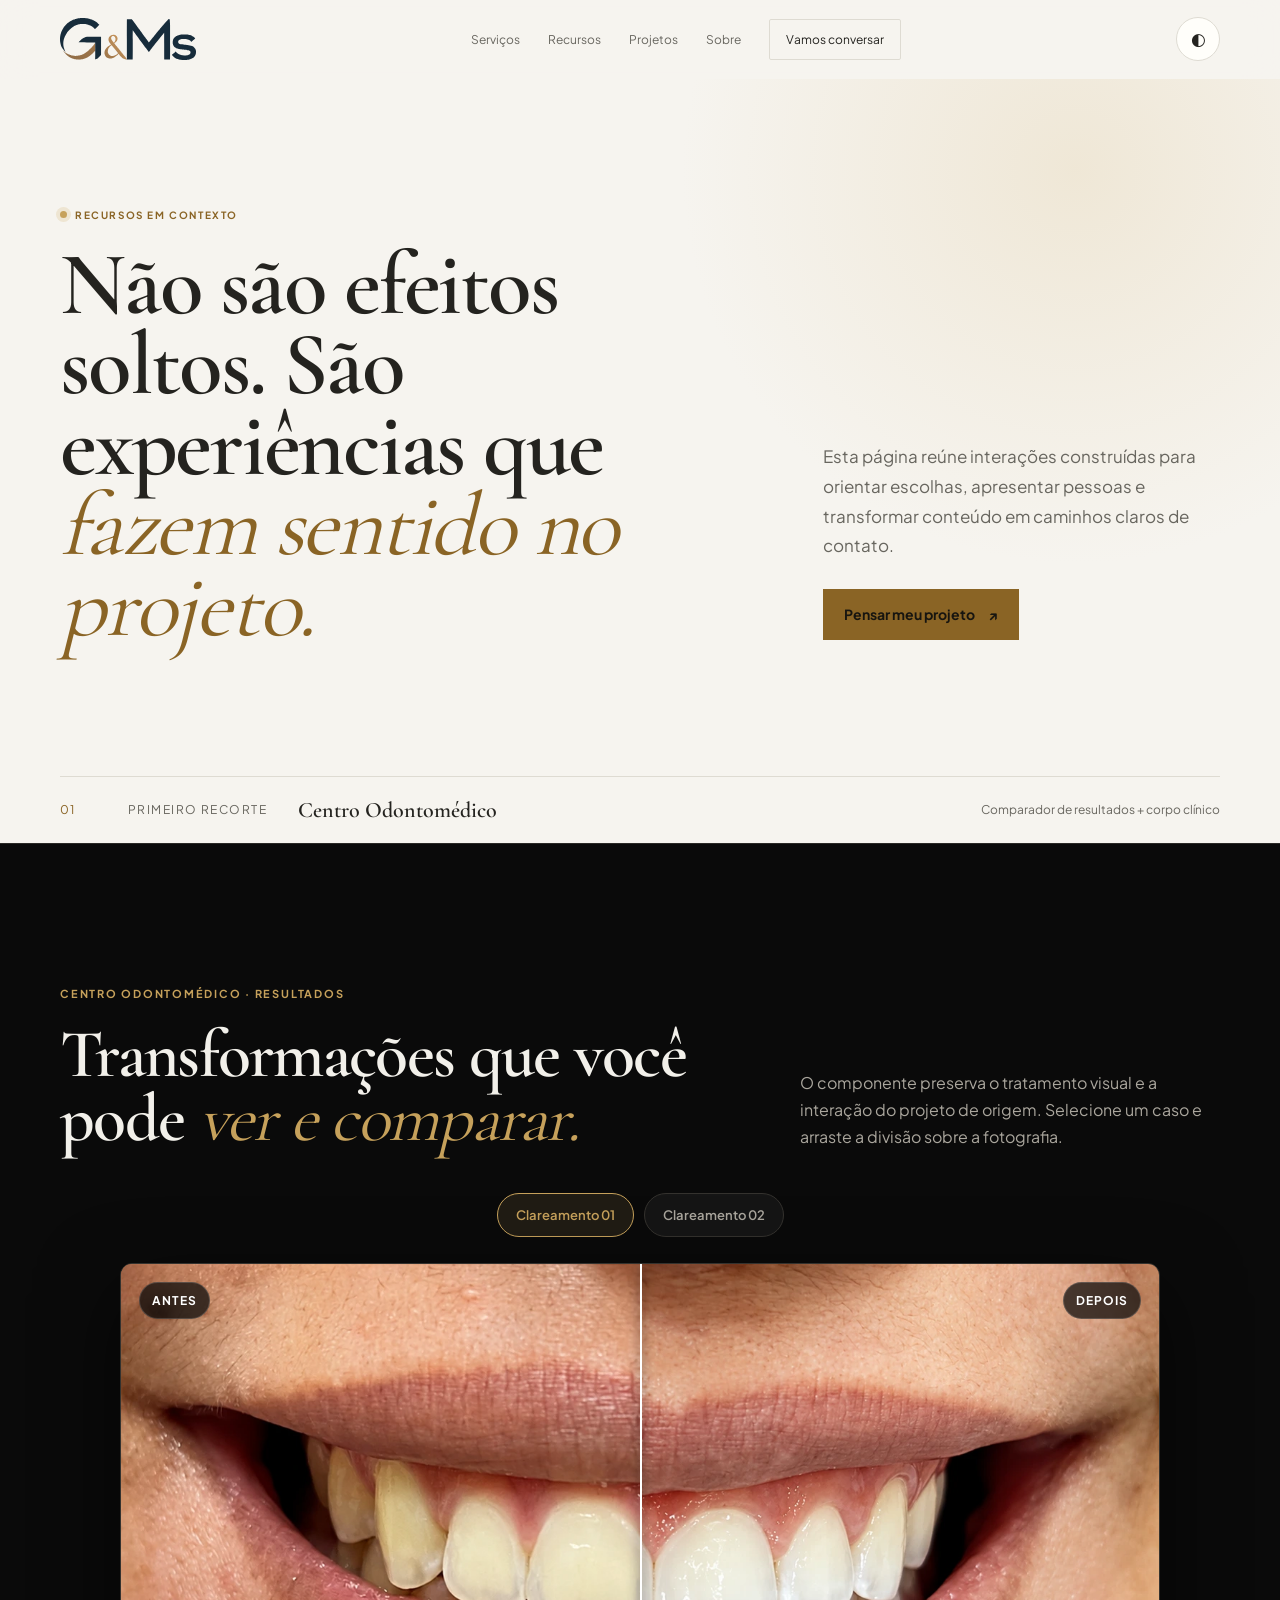
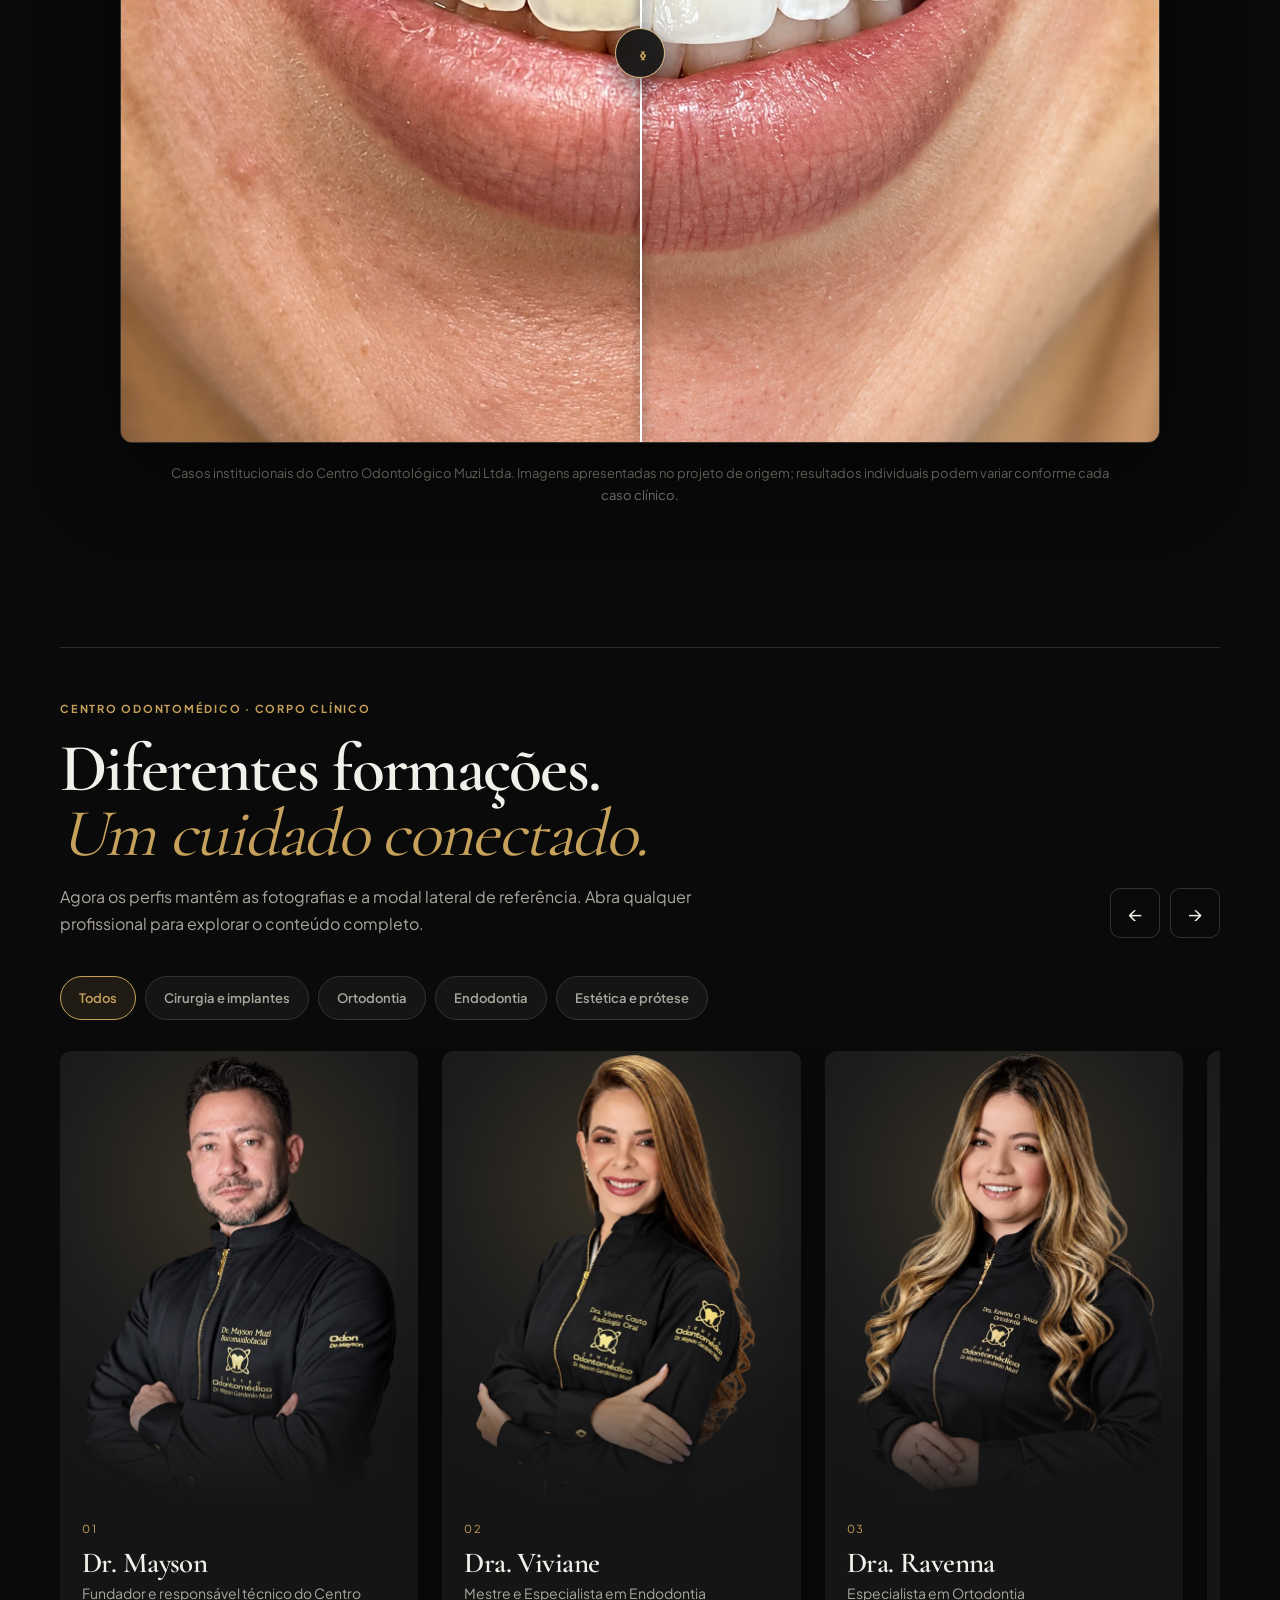
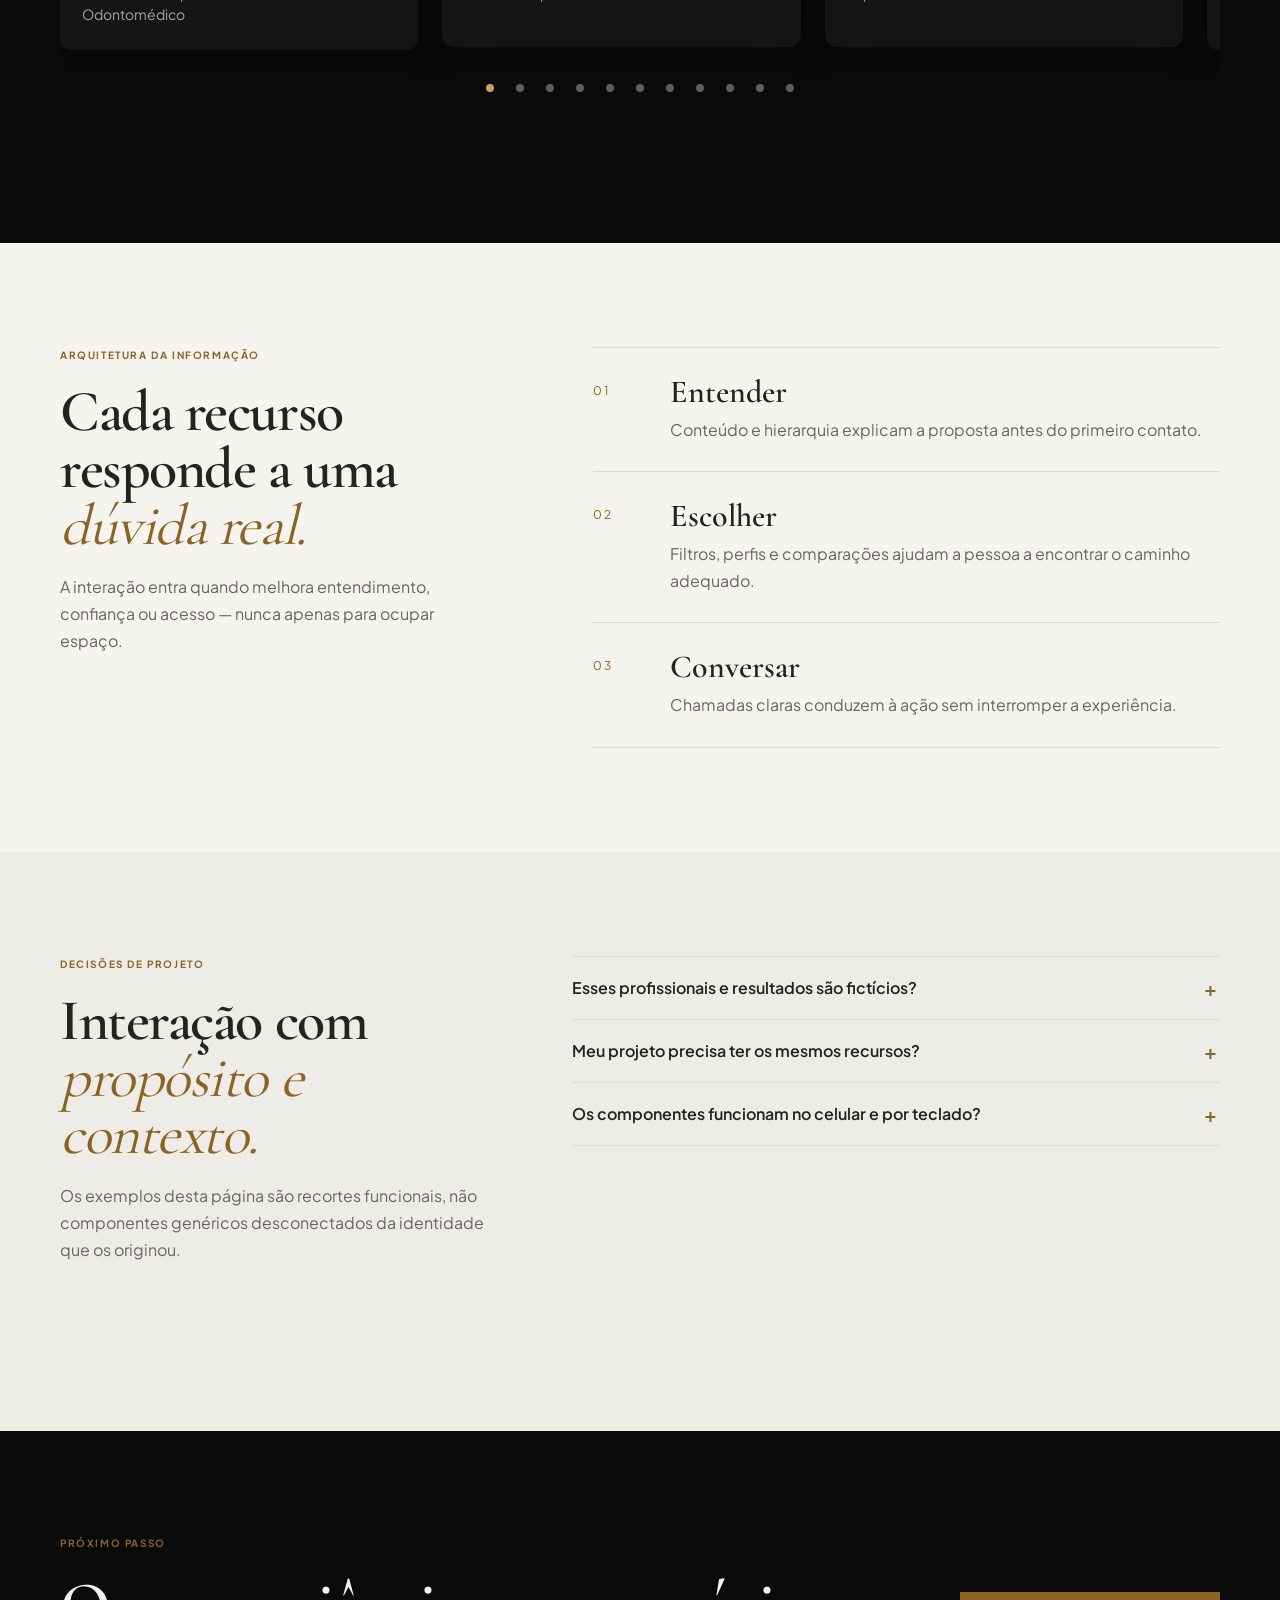
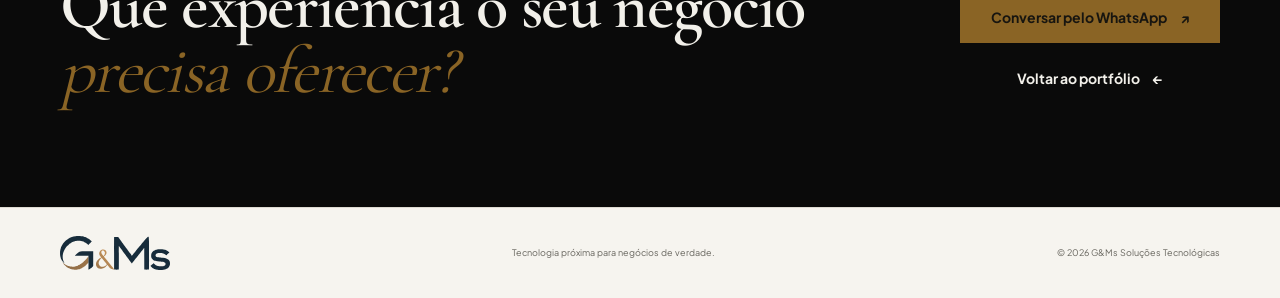
==== recursos/index.html @ 5eded5fb "Experiência definitiva; Detalhes que não são permitidos" ====
<!doctype html>
<html lang="pt-BR">
<head>
  <meta charset="utf-8">
  <meta name="viewport" content="width=device-width, initial-scale=1">
  <meta name="theme-color" content="#0a0a0a">
  <title>Experiências digitais em uso | G&amp;Ms</title>
  <meta name="description" content="Explore comparadores, perfis profissionais, filtros, jornadas e outras interações desenvolvidas pela G&Ms para projetos reais.">
  <link rel="canonical" href="https://gems.tec.br/recursos/">
  <meta property="og:type" content="website">
  <meta property="og:title" content="Experiências digitais em uso | G&amp;Ms">
  <meta property="og:description" content="Uma vitrine interativa de componentes criados pela G&Ms para orientar, apresentar e converter.">
  <meta property="og:image" content="https://gems.tec.br/assets/img/og-cover.png">
  <link rel="icon" href="/assets/img/favicon.svg" type="image/svg+xml">
  <link rel="stylesheet" href="/assets/css/styles.css">
  <link rel="stylesheet" href="/assets/css/recursos.css">
  <script>(()=>{let t;try{t=localStorage.getItem('gems-theme')}catch{}if(t!=='dark'&&t!=='light')t=matchMedia('(prefers-color-scheme: dark)').matches?'dark':'light';document.documentElement.dataset.theme=t;document.querySelector('meta[name="theme-color"]').content=t==='dark'?'#0a0a0a':'#f6f4ef'})()</script>
</head>
<body class="resources-page">
  <a class="skip-link" href="#conteudo">Pular para o conteúdo</a>
  <header class="topbar" id="topbar">
    <div class="wrap topbar__inner">
      <a class="brand" href="/" aria-label="G&Ms, início"><img src="/assets/logos/gems-wordmark.svg" alt="G&Ms Soluções Tecnológicas" width="140" height="36"></a>
      <nav class="nav" id="nav" aria-label="Navegação principal"><a href="/#servicos">Serviços</a><a href="/recursos/" aria-current="page">Recursos</a><a href="/#projetos">Projetos</a><a href="/#sobre">Sobre</a><a class="nav__cta" href="/#contato">Vamos conversar</a></nav>
      <div class="topbar__tools"><button class="iconbtn" id="theme-toggle" type="button" aria-label="Alternar tema" aria-pressed="false"><span aria-hidden="true">◐</span></button><button class="iconbtn burger" id="nav-toggle" type="button" aria-label="Abrir menu" aria-expanded="false" aria-controls="nav"><span aria-hidden="true">☰</span></button></div>
    </div>
  </header>

  <main id="conteudo">
    <section class="rs-hero">
      <div class="wrap rs-hero__grid">
        <div>
          <p class="eyebrow"><span class="eyebrow__dot"></span>Recursos em contexto</p>
          <h1>Não são efeitos soltos. São experiências que <em>fazem sentido no projeto.</em></h1>
        </div>
        <div class="rs-hero__intro">
          <p>Esta página reúne interações construídas para orientar escolhas, apresentar pessoas e transformar conteúdo em caminhos claros de contato.</p>
          <a class="btn btn--solid" href="/#contato">Pensar meu projeto <span aria-hidden="true">↗</span></a>
        </div>
      </div>
      <div class="wrap rs-origin"><span>01</span><p>Primeiro recorte</p><strong>Centro Odontomédico</strong><small>Comparador de resultados + corpo clínico</small></div>
    </section>

    <section class="rs-project" aria-labelledby="comparison-title">
      <div class="wrap">
        <header class="rs-project__heading">
          <div><p class="rs-kicker">Centro Odontomédico · Resultados</p><h2 id="comparison-title">Transformações que você pode <em>ver e comparar.</em></h2></div>
          <p>O componente preserva o tratamento visual e a interação do projeto de origem. Selecione um caso e arraste a divisão sobre a fotografia.</p>
        </header>

        <div class="rs-case-tabs" role="tablist" aria-label="Casos disponíveis" data-comparison-tabs>
          <button type="button" role="tab" aria-selected="true" aria-controls="comparison-display" id="case-tab-1" data-aspect="landscape" data-before-src="/assets/img/recursos/clareamento-01-antes.webp" data-after-src="/assets/img/recursos/clareamento-01-depois.webp" data-before-alt="Sorriso antes do clareamento dental, caso 1" data-after-alt="Sorriso depois do clareamento dental, caso 1">Clareamento 01</button>
          <button type="button" role="tab" aria-selected="false" aria-controls="comparison-display" id="case-tab-2" data-aspect="portrait" data-before-src="/assets/img/recursos/clareamento-02-antes.webp" data-after-src="/assets/img/recursos/clareamento-02-depois.webp" data-before-alt="Sorriso antes do clareamento dental, caso 2" data-after-alt="Sorriso depois do clareamento dental, caso 2">Clareamento 02</button>
        </div>

        <div class="rs-comparison" id="comparison-display" data-comparison style="--comparison-position:50%">
          <img class="rs-comparison__image" data-comparison-after src="/assets/img/recursos/clareamento-01-depois.webp" alt="Sorriso depois do clareamento dental, caso 1" width="1448" height="1086" draggable="false">
          <img class="rs-comparison__image rs-comparison__image--before" data-comparison-before src="/assets/img/recursos/clareamento-01-antes.webp" alt="Sorriso antes do clareamento dental, caso 1" width="1448" height="1086" draggable="false">
          <span class="rs-comparison__label rs-comparison__label--before" aria-hidden="true">Antes</span><span class="rs-comparison__label rs-comparison__label--after" aria-hidden="true">Depois</span>
          <div class="rs-comparison__handle" role="slider" tabindex="0" aria-label="Comparar antes e depois" aria-valuemin="0" aria-valuemax="100" aria-valuenow="50" aria-valuetext="50 por cento da imagem anterior visível"><span class="rs-comparison__line" aria-hidden="true"></span><span class="rs-comparison__button" aria-hidden="true">‹&nbsp;›</span></div>
        </div>
        <p class="rs-disclaimer">Casos institucionais do Centro Odontológico Muzi Ltda. Imagens apresentadas no projeto de origem; resultados individuais podem variar conforme cada caso clínico.</p>
      </div>
    </section>

    <section class="rs-team" aria-labelledby="team-title">
      <div class="wrap">
        <header class="rs-team__heading">
          <div><p class="rs-kicker">Centro Odontomédico · Corpo clínico</p><h2 id="team-title">Diferentes formações. <em>Um cuidado conectado.</em></h2><p>Agora os perfis mantêm as fotografias e a modal lateral de referência. Abra qualquer profissional para explorar o conteúdo completo.</p></div>
          <div class="rs-carousel-controls" aria-label="Controles do carrossel"><button type="button" data-carousel-prev aria-label="Profissional anterior">←</button><button type="button" data-carousel-next aria-label="Próximo profissional">→</button></div>
        </header>

        <div class="rs-team-filters" aria-label="Filtrar corpo clínico"><button type="button" data-team-filter="all" aria-pressed="true">Todos</button><button type="button" data-team-filter="cirurgia" aria-pressed="false">Cirurgia e implantes</button><button type="button" data-team-filter="ortodontia" aria-pressed="false">Ortodontia</button><button type="button" data-team-filter="endodontia" aria-pressed="false">Endodontia</button><button type="button" data-team-filter="estetica" aria-pressed="false">Estética e prótese</button></div>

        <div class="rs-carousel" data-carousel>
          <p class="visually-hidden" aria-live="polite" data-carousel-status>Carregando profissionais</p>
          <div class="rs-carousel__track" data-carousel-track tabindex="0" aria-label="Carrossel do corpo clínico; use as setas para navegar" aria-busy="true"></div>
          <div class="rs-carousel__pagination" data-carousel-pagination aria-label="Paginação do carrossel"></div>
        </div>
      </div>
    </section>

    <section class="section rs-clarity" aria-labelledby="clarity-title">
      <div class="wrap rs-clarity__grid">
        <div class="section-heading"><p class="eyebrow">Arquitetura da informação</p><h2 id="clarity-title">Cada recurso responde a uma <em>dúvida real.</em></h2><p>A interação entra quando melhora entendimento, confiança ou acesso — nunca apenas para ocupar espaço.</p></div>
        <ol class="rs-journey"><li><span>01</span><div><h3>Entender</h3><p>Conteúdo e hierarquia explicam a proposta antes do primeiro contato.</p></div></li><li><span>02</span><div><h3>Escolher</h3><p>Filtros, perfis e comparações ajudam a pessoa a encontrar o caminho adequado.</p></div></li><li><span>03</span><div><h3>Conversar</h3><p>Chamadas claras conduzem à ação sem interromper a experiência.</p></div></li></ol>
      </div>
    </section>

    <section class="section section--soft" aria-labelledby="faq-resources-title">
      <div class="wrap faq-grid">
        <div class="section-heading"><p class="eyebrow">Decisões de projeto</p><h2 id="faq-resources-title">Interação com <em>propósito e contexto.</em></h2><p>Os exemplos desta página são recortes funcionais, não componentes genéricos desconectados da identidade que os originou.</p></div>
        <div class="faq-list"><details><summary>Esses profissionais e resultados são fictícios?</summary><p>Não. Este recorte usa conteúdo do projeto Centro Odontomédico e identifica claramente sua origem. A apresentação aqui demonstra o trabalho de interface da G&amp;Ms.</p></details><details><summary>Meu projeto precisa ter os mesmos recursos?</summary><p>Não. A escolha depende das perguntas do seu público, do conteúdo disponível e do objetivo da página.</p></details><details><summary>Os componentes funcionam no celular e por teclado?</summary><p>Sim. Comparador, carrossel, filtros e modal foram construídos para toque, mouse e teclado, com redução de movimento quando solicitada pelo sistema.</p></details></div>
      </div>
    </section>

    <section class="section section--ink"><div class="wrap rs-cta"><div><p class="eyebrow">Próximo passo</p><h2>Que experiência o seu negócio <em>precisa oferecer?</em></h2></div><div><a class="btn btn--solid" href="https://wa.me/5522999556956">Conversar pelo WhatsApp <span aria-hidden="true">↗</span></a><a class="btn btn--text" href="/">Voltar ao portfólio <span aria-hidden="true">←</span></a></div></div></section>
  </main>

  <footer class="foot"><div class="wrap foot__inner"><a class="brand" href="/"><img src="/assets/logos/gems-wordmark.svg" alt="G&Ms" width="120" height="31"></a><p>Tecnologia próxima para negócios de verdade.</p><span>© 2026 G&amp;Ms Soluções Tecnológicas</span></div></footer>

  <dialog class="rs-profile-dialog" id="professional-dialog" aria-label="Perfil profissional"><div class="rs-profile-dialog__shell"><button class="rs-profile-dialog__close" type="button" data-dialog-close aria-label="Fechar perfil">×</button><div data-dialog-content></div></div></dialog>
  <script type="module" src="/assets/js/recursos.js"></script>
</body>
</html>
---- assets/css/styles.css ----
﻿@import "./premium.css";
---- assets/css/recursos.css ----
.resources-page{overflow-x:hidden}
.rs-hero{position:relative;padding:clamp(78px,10vw,144px) 0 0;background:radial-gradient(circle at 84% 12%,color-mix(in srgb,var(--gold-wash) 85%,transparent),transparent 31%),var(--bg)}
.rs-hero__grid{display:grid;grid-template-columns:minmax(0,1.25fr) minmax(300px,.75fr);gap:clamp(48px,8vw,112px);align-items:end}
.rs-hero h1{max-width:820px;margin:0;font-size:clamp(54px,7vw,94px);line-height:.9}
.rs-hero__intro{padding-bottom:8px}
.rs-hero__intro p{max-width:520px;margin-bottom:28px;color:var(--muted);font-size:17px;line-height:1.75}
.rs-origin{display:grid;grid-template-columns:48px 150px 1fr auto;align-items:center;gap:20px;margin-top:clamp(72px,10vw,132px);padding:22px 0;border-top:1px solid var(--line);color:var(--muted)}
.rs-origin span{color:var(--gold);font-size:12px;letter-spacing:.12em}.rs-origin p{margin:0;font-size:12px;text-transform:uppercase;letter-spacing:.12em}.rs-origin strong{color:var(--ink);font:600 22px/1 var(--serif)}.rs-origin small{font-size:12px}

.rs-project,.rs-team{background:#0a0a0a;color:#f2f0ea}
.rs-project{padding:clamp(90px,11vw,150px) 0 clamp(96px,11vw,150px);border-top:1px solid #2a2926}
.rs-project__heading,.rs-team__heading{display:grid;grid-template-columns:minmax(0,1fr) minmax(280px,420px);gap:clamp(40px,8vw,110px);align-items:end;margin-bottom:42px}
.rs-project__heading h2,.rs-team__heading h2{max-width:760px;margin:0;color:#f2f0ea;font-size:clamp(45px,5.3vw,72px);line-height:.95}
.rs-project__heading h2 em,.rs-team__heading h2 em{color:#c6a15b}
.rs-project__heading>p,.rs-team__heading>div>p:last-child{margin:0;color:#aaa69d;font-size:16px;line-height:1.7}
.rs-kicker{margin:0 0 18px;color:#c6a15b;font-size:11px;font-weight:700;letter-spacing:.16em;text-transform:uppercase}
.rs-case-tabs{display:flex;flex-wrap:wrap;justify-content:center;gap:10px;margin:0 0 26px}
.rs-case-tabs button,.rs-team-filters button{min-height:44px;padding:10px 18px;border:1px solid #34322e;border-radius:999px;background:#151515;color:#aaa69d;font-size:13px;font-weight:600;cursor:pointer;transition:border-color .2s,color .2s,background .2s}
.rs-case-tabs button:hover,.rs-team-filters button:hover{border-color:#c6a15b;color:#f2f0ea}
.rs-case-tabs button[aria-selected=true],.rs-team-filters button[aria-pressed=true]{border-color:#c6a15b;background:#c6a15b1e;color:#c6a15b}
.rs-case-tabs button:focus-visible,.rs-team-filters button:focus-visible{outline:2px solid #c6a15b;outline-offset:3px}
.rs-comparison{--comparison-position:50%;position:relative;width:100%;max-width:1040px;aspect-ratio:4/3;margin-inline:auto;overflow:hidden;border:1px solid #34322e;border-radius:12px;background:#151515;box-shadow:0 28px 80px #0009;cursor:ew-resize;touch-action:pan-y;user-select:none}
.rs-comparison--portrait{max-width:520px;aspect-ratio:3/4}
.rs-comparison__image{position:absolute;inset:0;width:100%;height:100%;object-fit:cover;object-position:center;pointer-events:none}
.rs-comparison__image--before{clip-path:inset(0 calc(100% - var(--comparison-position)) 0 0);will-change:clip-path}
.rs-comparison__label{position:absolute;z-index:4;top:18px;padding:7px 12px;border:1px solid #ffffff2a;border-radius:999px;background:#0a0a0ab8;color:#fff;font-size:12px;font-weight:700;letter-spacing:.08em;text-transform:uppercase;backdrop-filter:blur(10px);pointer-events:none}
.rs-comparison__label--before{left:18px}.rs-comparison__label--after{right:18px}
.rs-comparison__handle{position:absolute;z-index:5;top:0;bottom:0;left:var(--comparison-position);display:flex;width:52px;margin-left:-26px;align-items:center;justify-content:center;outline:0;cursor:ew-resize}
.rs-comparison__line{position:absolute;top:0;bottom:0;left:50%;width:2px;background:#fff;box-shadow:0 0 12px #000}
.rs-comparison__button{position:relative;display:grid;width:50px;height:50px;place-items:center;border:1px solid #d9bc82;border-radius:50%;background:#151515eF;color:#c6a15b;font-size:23px;letter-spacing:-5px;box-shadow:0 8px 25px #0008;backdrop-filter:blur(10px)}
.rs-comparison__handle:focus-visible .rs-comparison__button{outline:3px solid #c6a15b;outline-offset:4px}
.rs-disclaimer{max-width:940px;margin:20px auto 0;color:#858178;font-size:13px;line-height:1.65;text-align:center}

.rs-team{padding:0 0 clamp(96px,11vw,150px);overflow:hidden}
.rs-team__heading{padding-top:clamp(24px,4vw,52px);border-top:1px solid #2f2d29}
.rs-team__heading>div:first-child>p:last-child{max-width:700px;margin-top:18px}
.rs-carousel-controls{display:flex;justify-content:flex-end;gap:10px}
.rs-carousel-controls button{display:grid;width:50px;height:50px;place-items:center;border:1px solid #34322e;border-radius:10px;background:transparent;color:#f2f0ea;font-size:20px;cursor:pointer;transition:background .2s,color .2s,border-color .2s}
.rs-carousel-controls button:hover{border-color:#c6a15b;background:#c6a15b;color:#0a0a0a}.rs-carousel-controls button:focus-visible{outline:2px solid #c6a15b;outline-offset:3px}
.rs-team-filters{display:flex;flex-wrap:wrap;gap:9px;margin:-4px 0 28px}
.rs-carousel{position:relative}.rs-carousel__track{display:flex;gap:24px;overflow-x:auto;padding:3px 0 24px;scroll-snap-type:x mandatory;scrollbar-width:none;overscroll-behavior-x:contain;outline:0}.rs-carousel__track::-webkit-scrollbar{display:none}.rs-carousel__track:focus-visible{outline:2px solid #c6a15b;outline-offset:5px}
.rs-team-slide{flex:0 0 clamp(260px,28vw,360px);scroll-snap-align:start}
.rs-team-card{position:relative;display:block;width:100%;padding:0;border:0;border-radius:12px;overflow:hidden;background:#151515;color:#f2f0ea;text-align:left;cursor:pointer;box-shadow:0 16px 44px #0004}
.rs-team-card__media{position:relative;display:block;aspect-ratio:4/5;overflow:hidden;background:radial-gradient(circle at 50% 30%,#3a3326 0,#1c1c1c 52%,#131313 100%)}
.rs-team-card__media::after{content:'';position:absolute;inset:auto 0 0;height:32%;background:linear-gradient(0deg,#151515,transparent);pointer-events:none}
.rs-team-card img{width:100%;height:100%;object-fit:contain;object-position:center bottom;filter:saturate(.78);transition:transform .5s var(--ease),filter .5s var(--ease)}
.rs-team-card:hover img,.rs-team-card:focus-visible img{transform:scale(1.025);filter:saturate(1)}
.rs-team-card:focus-visible{outline:2px solid #c6a15b;outline-offset:4px}
.rs-team-card__view{position:absolute;z-index:2;top:16px;right:16px;display:grid;width:46px;height:46px;place-items:center;border:1px solid #ffffff4f;border-radius:10px;background:#0a0a0acc;color:#c6a15b;font-size:18px;opacity:0;transform:translateY(-6px);transition:opacity .25s,transform .25s}
.rs-team-card:hover .rs-team-card__view,.rs-team-card:focus-visible .rs-team-card__view{opacity:1;transform:none}
.rs-team-card__body{display:block;min-height:148px;padding:20px 22px 24px}
.rs-team-card__index{display:block;color:#c6a15b;font-size:11px;letter-spacing:.14em}.rs-team-card__name{display:block;margin:9px 0 6px;font:600 29px/1 var(--serif);letter-spacing:-.02em}.rs-team-card__role{display:block;color:#aaa69d;font-size:14px;line-height:1.55}
.rs-carousel__pagination{display:flex;min-height:28px;flex-wrap:wrap;justify-content:center;gap:2px}
.rs-carousel__pagination button{position:relative;width:28px;height:28px;padding:0;border:0;background:transparent;cursor:pointer}.rs-carousel__pagination button::after{content:'';position:absolute;top:10px;left:10px;width:8px;height:8px;border-radius:50%;background:#625f58}.rs-carousel__pagination button[aria-current=true]::after{background:#c6a15b}.rs-carousel__pagination button:focus-visible{outline:2px solid #c6a15b}
.rs-carousel__empty{width:100%;padding:30px;border:1px solid #34322e;color:#aaa69d;text-align:center}

.rs-clarity__grid{display:grid;grid-template-columns:minmax(0,.8fr) minmax(380px,1.2fr);gap:clamp(60px,9vw,130px);align-items:start}.rs-clarity .section-heading{position:sticky;top:110px;margin:0}.rs-journey{margin:0;padding:0;border-top:1px solid var(--line);list-style:none}.rs-journey li{display:grid;grid-template-columns:55px 1fr;gap:22px;padding:28px 0;border-bottom:1px solid var(--line)}.rs-journey>li>span{padding-top:4px;color:var(--gold);font-size:12px;letter-spacing:.12em}.rs-journey h3{margin:0 0 8px;font:600 32px/1 var(--serif)}.rs-journey p{margin:0;color:var(--muted);font-size:16px;line-height:1.7}
.rs-cta{display:flex;align-items:end;justify-content:space-between;gap:45px}.rs-cta h2{max-width:760px;margin:0;font-size:clamp(44px,5.2vw,68px)}.rs-cta>div:last-child{display:flex;flex-direction:column;align-items:stretch;gap:10px;min-width:260px}.rs-cta .btn--text{color:#f2f0ea}

.rs-profile-dialog{position:fixed;inset:0 0 0 auto;box-sizing:border-box;width:min(980px,92vw);max-width:none;height:100dvh;max-height:none;margin:0;padding:0;border:0;background:#151515;color:#f2f0ea;box-shadow:-30px 0 90px #000a;overflow:hidden}.rs-profile-dialog[open]{animation:rs-dialog-in .38s cubic-bezier(.16,1,.3,1)}.rs-profile-dialog::backdrop{background:#000b;backdrop-filter:blur(5px)}.rs-profile-dialog__shell,.rs-profile-dialog [data-dialog-content]{height:100%}.rs-profile-dialog__close{position:absolute;z-index:5;top:20px;right:20px;display:grid;width:46px;height:46px;place-items:center;border:1px solid #ffffff35;border-radius:10px;background:#0a0a0acc;color:#fff;font-size:25px;cursor:pointer;backdrop-filter:blur(10px)}.rs-profile-dialog__close:hover{border-color:#c6a15b;background:#c6a15b;color:#0a0a0a}.rs-profile-dialog__close:focus-visible{outline:2px solid #c6a15b;outline-offset:3px}
.rs-profile{display:grid;grid-template-columns:52% 48%;height:100%;overflow:hidden}.rs-profile__media{position:relative;height:100%;overflow:hidden;background:radial-gradient(circle at 50% 30%,#3a3326,#1c1c1c 55%,#111)}.rs-profile__media::after{content:'';position:absolute;inset:0;background:linear-gradient(90deg,transparent 72%,#151515 100%);pointer-events:none}.rs-profile__media img{width:100%;height:100%;object-fit:contain;object-position:center bottom}.rs-profile__body{display:flex;height:100%;min-width:0;flex-direction:column;justify-content:center;padding:clamp(32px,5vw,58px);overflow:auto}.rs-profile__kicker{margin:0 0 10px;color:#c6a15b;font-size:11px;font-weight:700;letter-spacing:.15em;text-transform:uppercase}.rs-profile__body h2{margin:0 0 15px;color:#f2f0ea;font-size:clamp(34px,4vw,50px);line-height:1}.rs-profile__description{margin:0;color:#aaa69d;font-size:16px;line-height:1.65}.rs-profile__details{margin:28px 0 0;padding-top:22px;border-top:1px solid #34322e}.rs-profile__details h3{margin:0 0 13px;color:#c6a15b;font-size:11px;letter-spacing:.14em;text-transform:uppercase}.rs-profile__details ul{display:grid;gap:10px;margin:0;padding:0;list-style:none}.rs-profile__details li{position:relative;padding-left:20px;font-size:14px;line-height:1.55}.rs-profile__details li::before{content:'—';position:absolute;left:0;color:#c6a15b}.rs-profile__footer{margin-top:auto;padding-top:26px}.rs-profile__footer .btn{width:100%}
html.is-dialog-open,body.is-dialog-open{overflow:hidden}
@keyframes rs-dialog-in{from{opacity:0;transform:translateX(100%)}to{opacity:1;transform:none}}

@media(max-width:900px){.rs-hero__grid,.rs-project__heading,.rs-team__heading,.rs-clarity__grid{grid-template-columns:1fr}.rs-hero h1{max-width:760px}.rs-hero__intro{max-width:650px}.rs-origin{grid-template-columns:42px 130px 1fr}.rs-origin small{grid-column:3}.rs-project__heading,.rs-team__heading{gap:24px}.rs-carousel-controls{justify-content:flex-start}.rs-clarity .section-heading{position:static}.rs-profile-dialog{width:min(760px,100%)}.rs-profile{grid-template-columns:48% 52%}.rs-cta{align-items:start;flex-direction:column}.rs-cta>div:last-child{min-width:0}}
@media(max-width:680px){.rs-hero{padding-top:70px}.rs-hero h1{font-size:clamp(48px,14vw,68px)}.rs-hero__grid{gap:30px}.rs-origin{grid-template-columns:34px 1fr;gap:7px 12px;margin-top:66px}.rs-origin strong,.rs-origin small{grid-column:2}.rs-origin strong{margin-top:5px}.rs-origin small{margin-bottom:4px}.rs-project{padding-block:82px}.rs-project__heading h2,.rs-team__heading h2{font-size:clamp(42px,12vw,58px)}.rs-case-tabs{justify-content:flex-start}.rs-case-tabs button{flex:1}.rs-comparison{aspect-ratio:4/3;border-radius:8px}.rs-comparison__label{top:10px;padding:5px 8px;font-size:10px}.rs-comparison__label--before{left:10px}.rs-comparison__label--after{right:10px}.rs-comparison__button{width:44px;height:44px}.rs-disclaimer{text-align:left}.rs-team{padding-bottom:84px}.rs-team-slide{flex-basis:84vw;max-width:330px}.rs-team-filters{flex-wrap:nowrap;margin-right:-18px;padding-right:18px;overflow-x:auto;scrollbar-width:none}.rs-team-filters button{flex:0 0 auto}.rs-carousel__track{gap:16px}.rs-carousel__pagination{display:none}.rs-journey li{grid-template-columns:42px 1fr;gap:10px}.rs-profile-dialog{width:100%;height:100dvh}.rs-profile-dialog__shell{overflow-y:auto}.rs-profile-dialog [data-dialog-content]{height:auto;min-height:100%}.rs-profile{display:flex;min-height:100%;height:auto;flex-direction:column;overflow:visible}.rs-profile__media{height:38vh;min-height:270px;max-height:360px;flex:none}.rs-profile__media::after{background:linear-gradient(0deg,#151515 0%,transparent 55%,#0004 100%)}.rs-profile__body{height:auto;min-height:calc(62vh + 80px);padding:28px 22px 44px;overflow:visible;justify-content:flex-start}.rs-profile__footer{margin-top:28px}.rs-profile-dialog__close{position:fixed;top:14px;right:14px}.rs-cta h2{font-size:42px}}
@media(prefers-reduced-motion:reduce){.rs-profile-dialog[open]{animation:none}.rs-team-card img{transition:none}.rs-carousel__track{scroll-behavior:auto}}
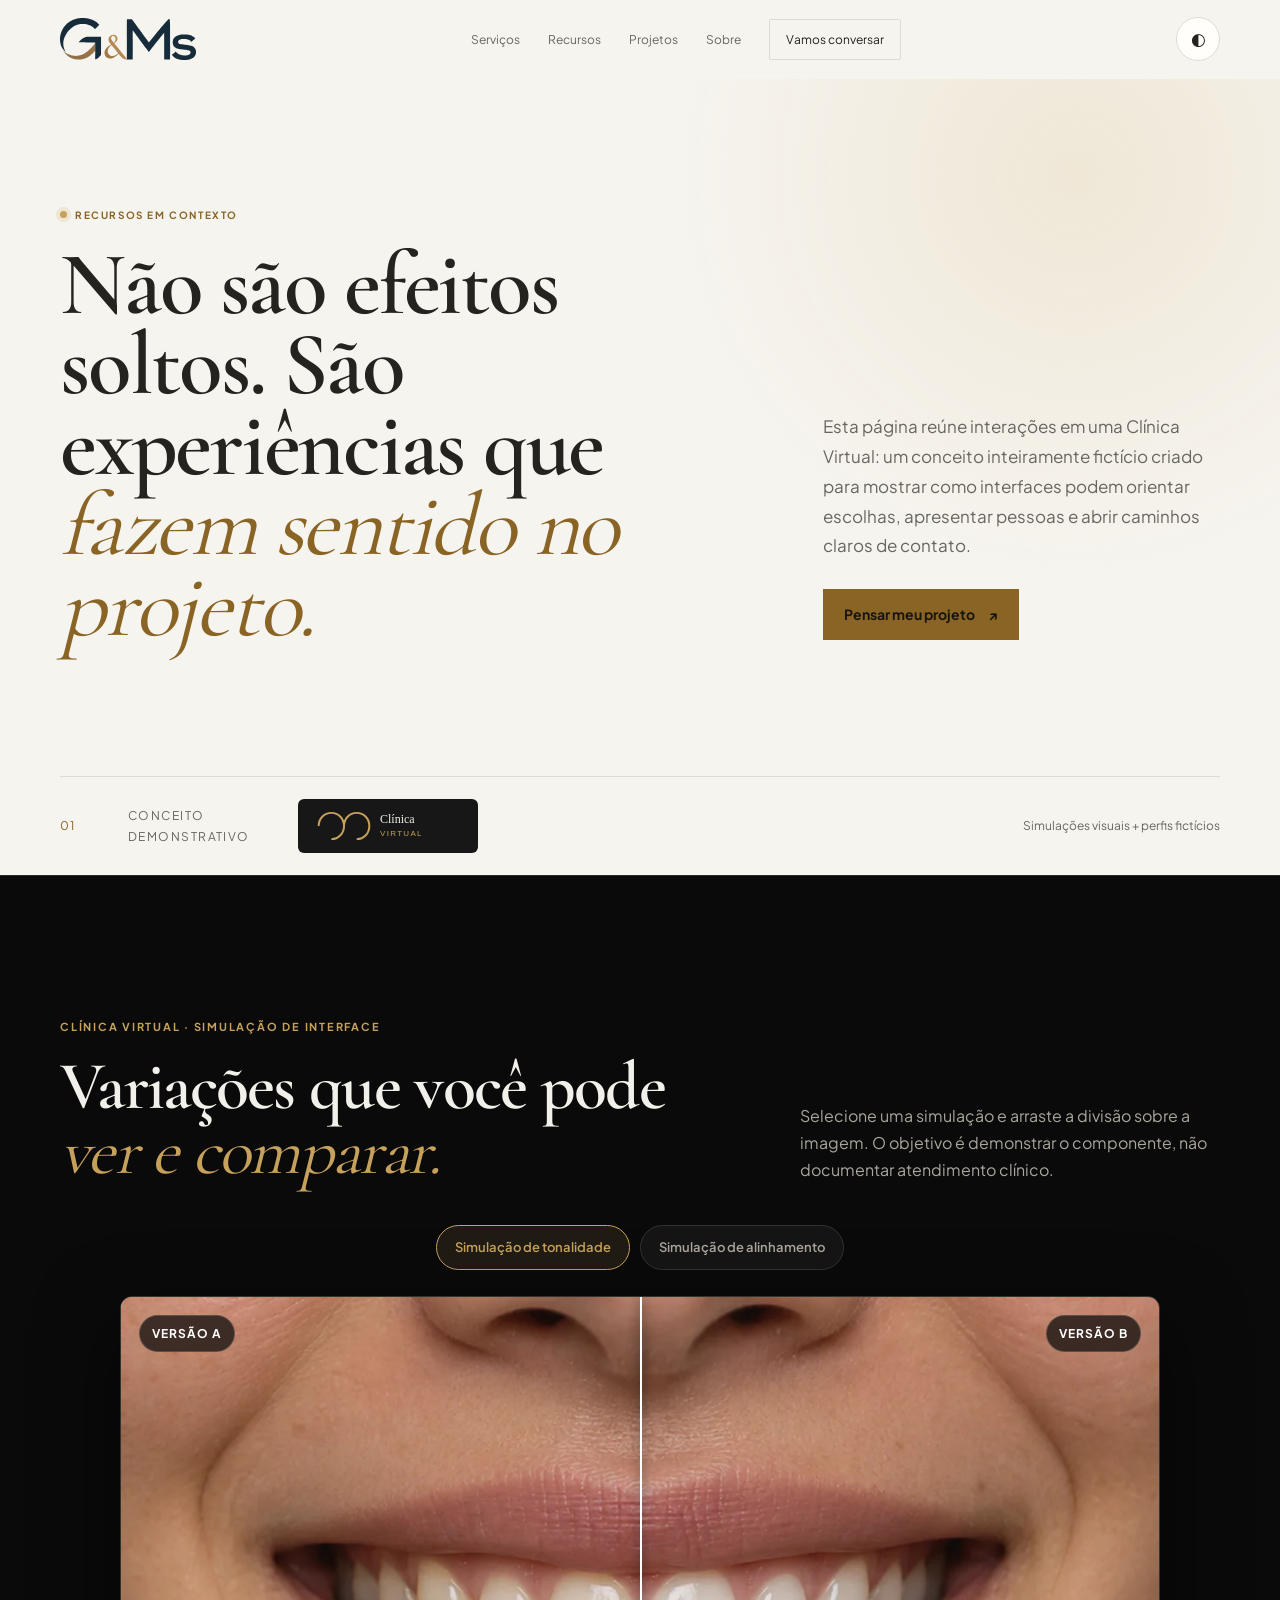
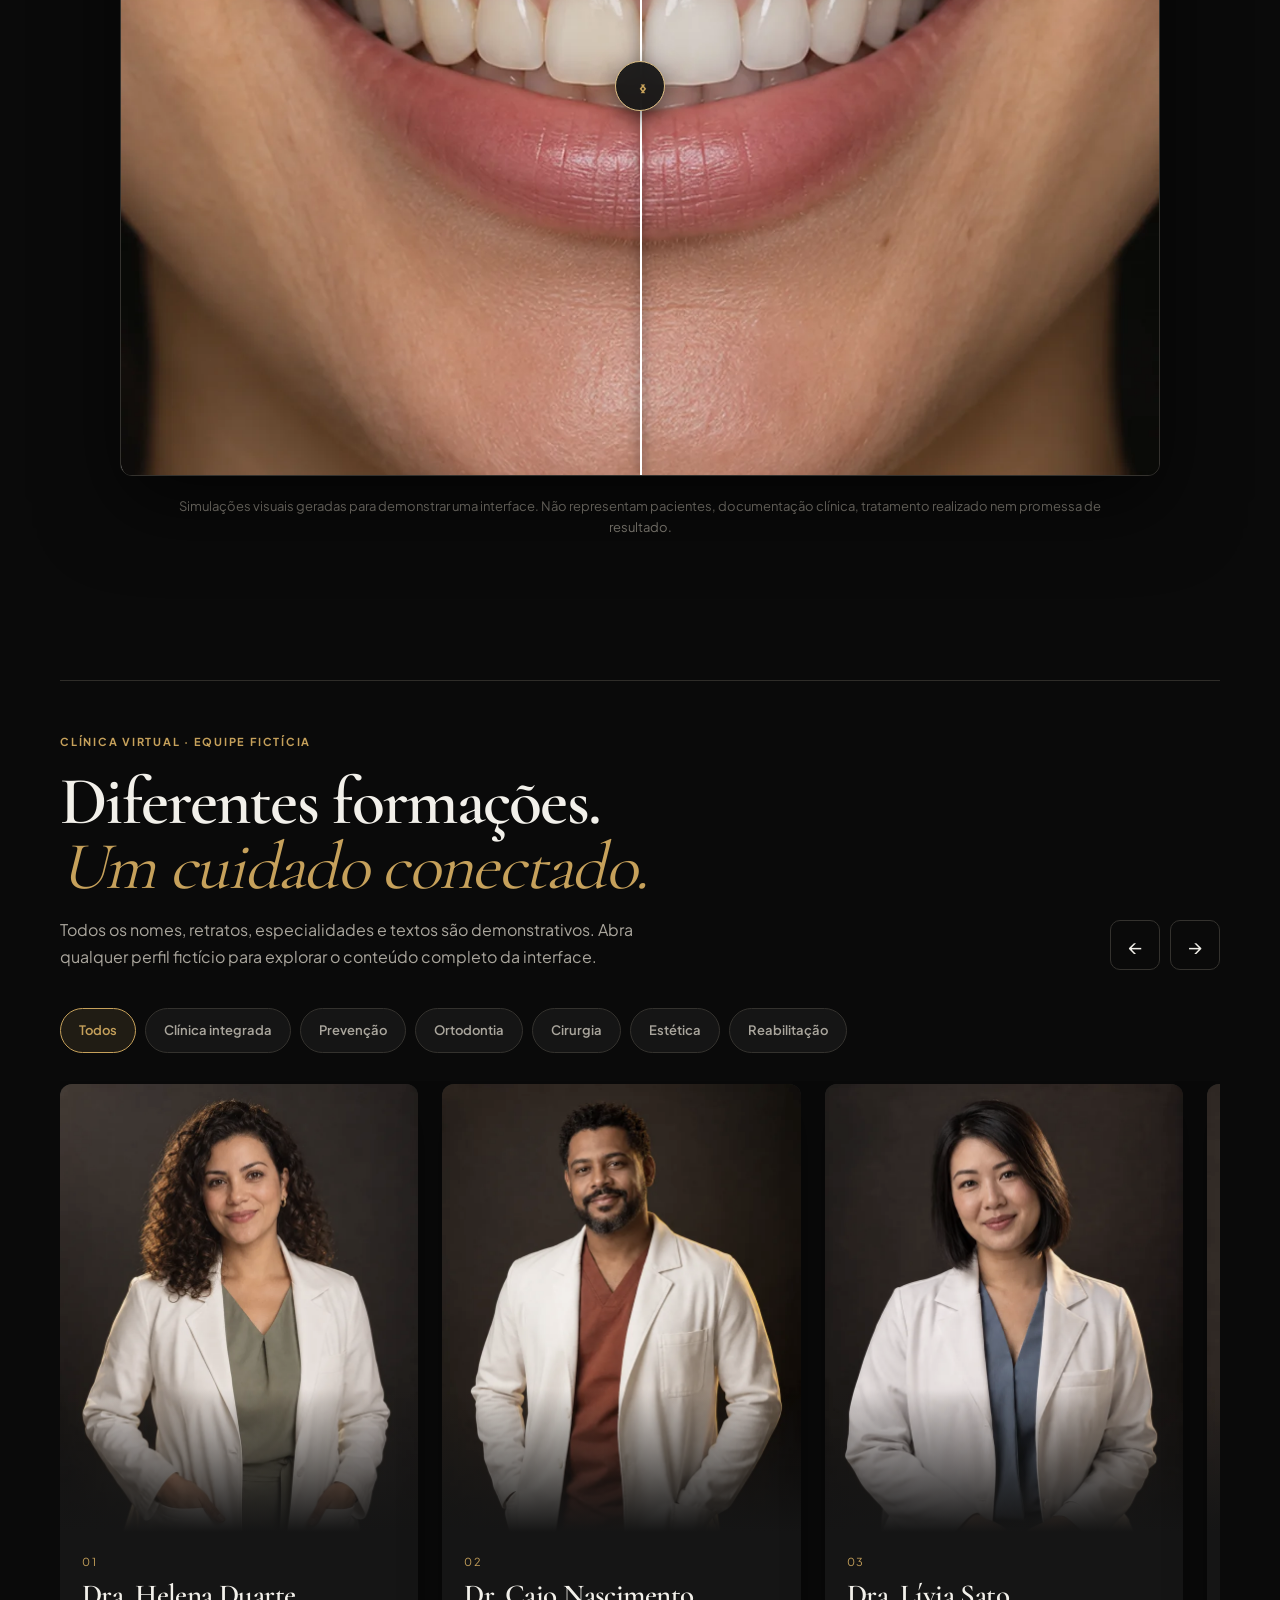
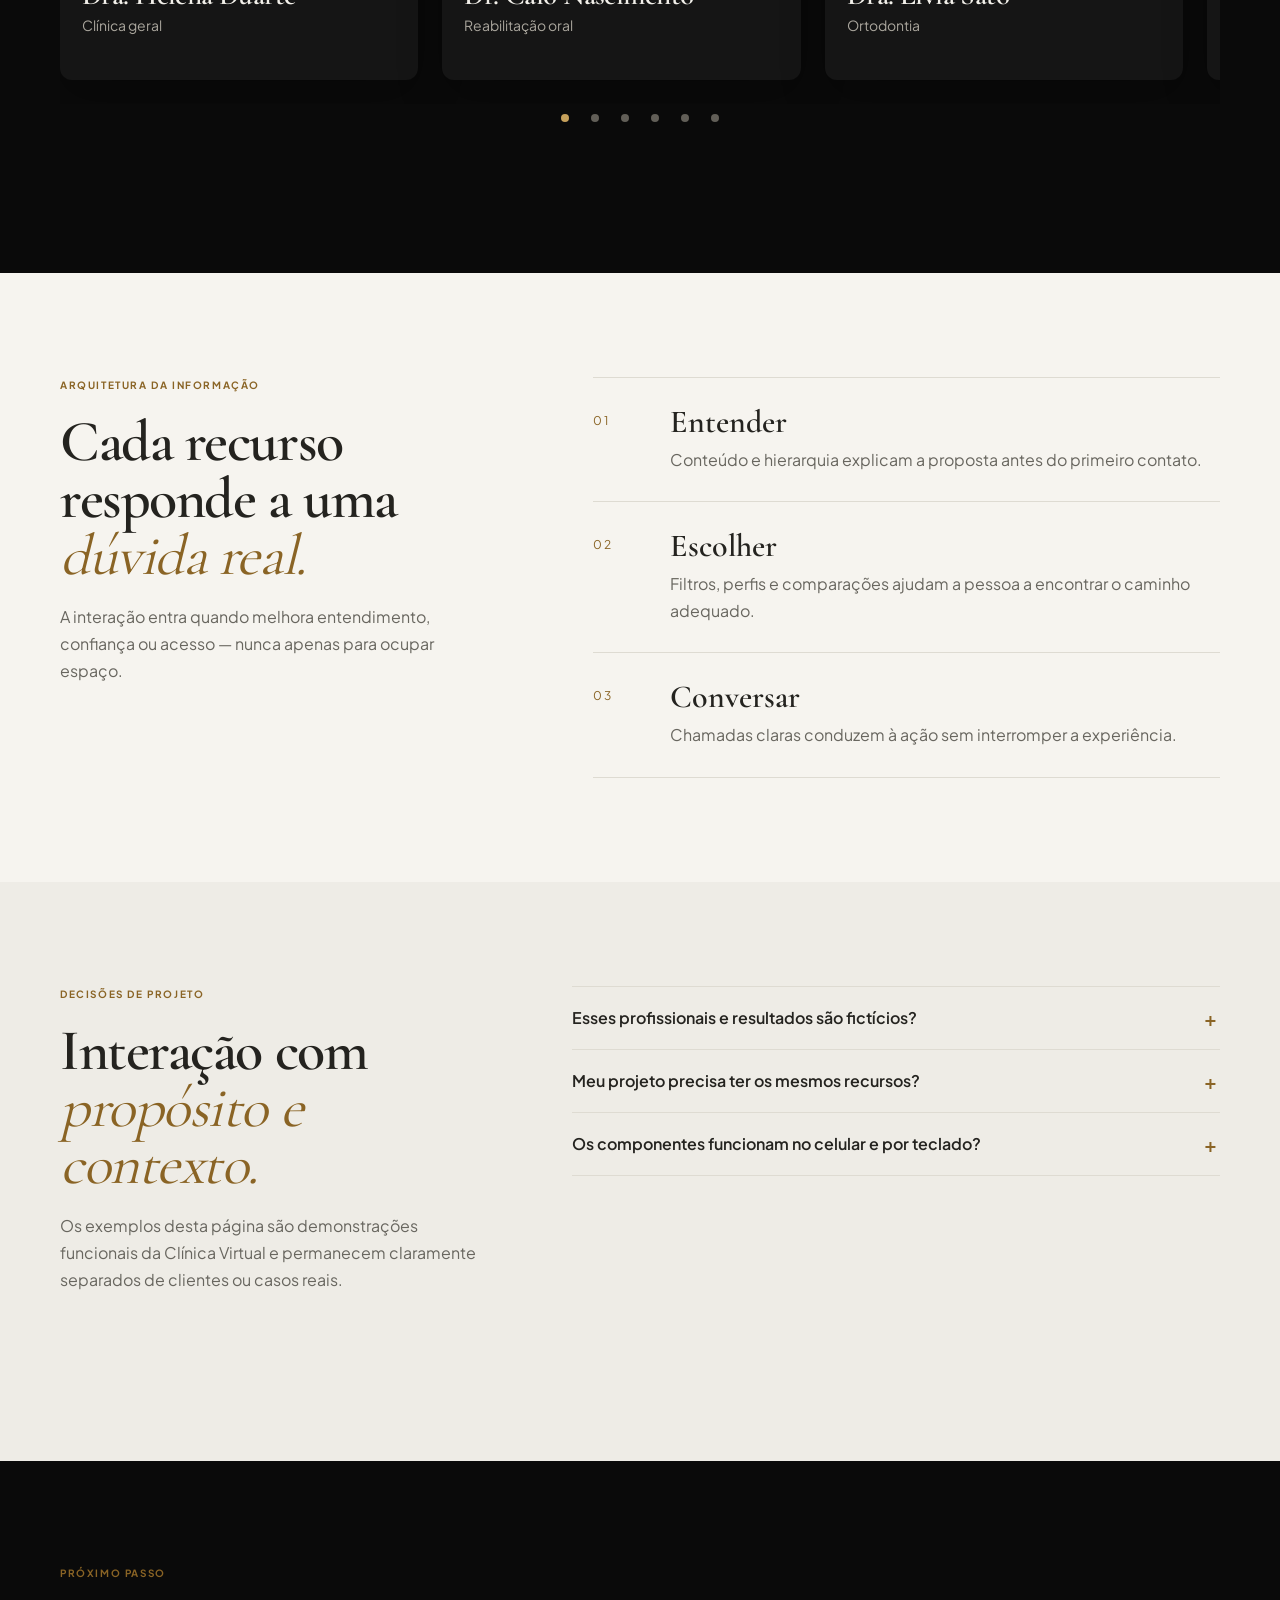
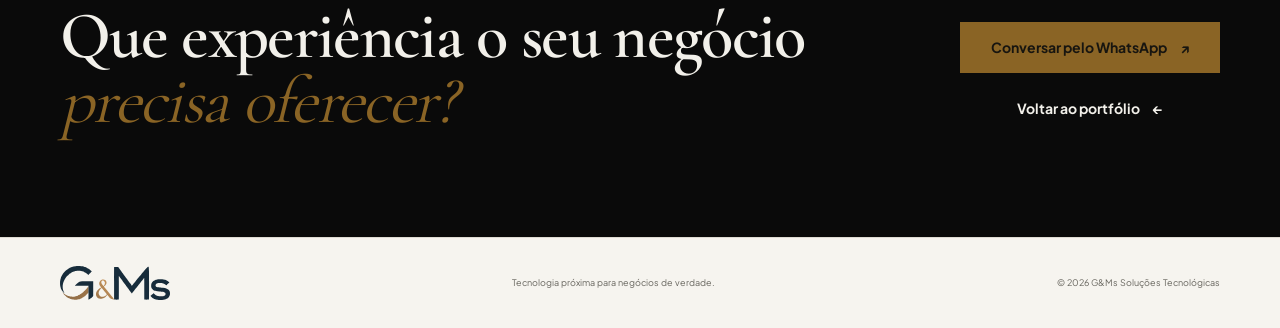
==== commit 0a38f1bc: "Correções gerais, apenas ajustes de refinamento" ====
--- a/recursos/index.html
+++ b/recursos/index.html
@@ -4,12 +4,12 @@
   <meta charset="utf-8">
   <meta name="viewport" content="width=device-width, initial-scale=1">
   <meta name="theme-color" content="#0a0a0a">
-  <title>Experiências digitais em uso | G&amp;Ms</title>
-  <meta name="description" content="Explore comparadores, perfis profissionais, filtros, jornadas e outras interações desenvolvidas pela G&Ms para projetos reais.">
+  <title>Recursos digitais em uma clínica fictícia | G&amp;Ms</title>
+  <meta name="description" content="Explore comparadores, perfis, filtros e jornadas em uma Clínica Virtual inteiramente fictícia, criada para demonstrar possibilidades de interface.">
   <link rel="canonical" href="https://gems.tec.br/recursos/">
   <meta property="og:type" content="website">
-  <meta property="og:title" content="Experiências digitais em uso | G&amp;Ms">
-  <meta property="og:description" content="Uma vitrine interativa de componentes criados pela G&Ms para orientar, apresentar e converter.">
+  <meta property="og:title" content="Recursos digitais em uma clínica fictícia | G&amp;Ms">
+  <meta property="og:description" content="Uma vitrine interativa e fictícia de componentes para orientar, apresentar e facilitar caminhos de contato.">
   <meta property="og:image" content="https://gems.tec.br/assets/img/og-cover.png">
   <link rel="icon" href="/assets/img/favicon.svg" type="image/svg+xml">
   <link rel="stylesheet" href="/assets/css/styles.css">
@@ -34,43 +34,43 @@
           <h1>Não são efeitos soltos. São experiências que <em>fazem sentido no projeto.</em></h1>
         </div>
         <div class="rs-hero__intro">
-          <p>Esta página reúne interações construídas para orientar escolhas, apresentar pessoas e transformar conteúdo em caminhos claros de contato.</p>
+          <p>Esta página reúne interações em uma Clínica Virtual: um conceito inteiramente fictício criado para mostrar como interfaces podem orientar escolhas, apresentar pessoas e abrir caminhos claros de contato.</p>
           <a class="btn btn--solid" href="/#contato">Pensar meu projeto <span aria-hidden="true">↗</span></a>
         </div>
       </div>
-      <div class="wrap rs-origin"><span>01</span><p>Primeiro recorte</p><strong>Centro Odontomédico</strong><small>Comparador de resultados + corpo clínico</small></div>
+      <div class="wrap rs-origin"><span>01</span><p>Conceito demonstrativo</p><strong><img class="rs-origin__logo" src="/assets/img/recursos/clinica-virtual.svg" alt="Clínica Virtual" width="240" height="64"></strong><small>Simulações visuais + perfis fictícios</small></div>
     </section>
 
     <section class="rs-project" aria-labelledby="comparison-title">
       <div class="wrap">
         <header class="rs-project__heading">
-          <div><p class="rs-kicker">Centro Odontomédico · Resultados</p><h2 id="comparison-title">Transformações que você pode <em>ver e comparar.</em></h2></div>
-          <p>O componente preserva o tratamento visual e a interação do projeto de origem. Selecione um caso e arraste a divisão sobre a fotografia.</p>
+          <div><p class="rs-kicker">Clínica Virtual · Simulação de interface</p><h2 id="comparison-title">Variações que você pode <em>ver e comparar.</em></h2></div>
+          <p>Selecione uma simulação e arraste a divisão sobre a imagem. O objetivo é demonstrar o componente, não documentar atendimento clínico.</p>
         </header>
 
         <div class="rs-case-tabs" role="tablist" aria-label="Casos disponíveis" data-comparison-tabs>
-          <button type="button" role="tab" aria-selected="true" aria-controls="comparison-display" id="case-tab-1" data-aspect="landscape" data-before-src="/assets/img/recursos/clareamento-01-antes.webp" data-after-src="/assets/img/recursos/clareamento-01-depois.webp" data-before-alt="Sorriso antes do clareamento dental, caso 1" data-after-alt="Sorriso depois do clareamento dental, caso 1">Clareamento 01</button>
-          <button type="button" role="tab" aria-selected="false" aria-controls="comparison-display" id="case-tab-2" data-aspect="portrait" data-before-src="/assets/img/recursos/clareamento-02-antes.webp" data-after-src="/assets/img/recursos/clareamento-02-depois.webp" data-before-alt="Sorriso antes do clareamento dental, caso 2" data-after-alt="Sorriso depois do clareamento dental, caso 2">Clareamento 02</button>
+          <button type="button" role="tab" aria-selected="true" aria-controls="comparison-display" id="case-tab-1" data-aspect="landscape" data-before-src="/assets/img/recursos/simulacao-sorriso-a-antes.webp" data-after-src="/assets/img/recursos/simulacao-sorriso-a-depois.webp" data-before-alt="Versão A de um sorriso fictício em simulação visual" data-after-alt="Versão B do mesmo sorriso fictício em simulação visual">Simulação de tonalidade</button>
+          <button type="button" role="tab" aria-selected="false" aria-controls="comparison-display" id="case-tab-2" data-aspect="landscape" data-before-src="/assets/img/recursos/simulacao-sorriso-b-antes.webp" data-after-src="/assets/img/recursos/simulacao-sorriso-b-depois.webp" data-before-alt="Versão A de um segundo sorriso fictício em simulação visual" data-after-alt="Versão B do mesmo sorriso fictício em simulação visual">Simulação de alinhamento</button>
         </div>
 
         <div class="rs-comparison" id="comparison-display" data-comparison style="--comparison-position:50%">
-          <img class="rs-comparison__image" data-comparison-after src="/assets/img/recursos/clareamento-01-depois.webp" alt="Sorriso depois do clareamento dental, caso 1" width="1448" height="1086" draggable="false">
-          <img class="rs-comparison__image rs-comparison__image--before" data-comparison-before src="/assets/img/recursos/clareamento-01-antes.webp" alt="Sorriso antes do clareamento dental, caso 1" width="1448" height="1086" draggable="false">
-          <span class="rs-comparison__label rs-comparison__label--before" aria-hidden="true">Antes</span><span class="rs-comparison__label rs-comparison__label--after" aria-hidden="true">Depois</span>
+          <img class="rs-comparison__image" data-comparison-after src="/assets/img/recursos/simulacao-sorriso-a-depois.webp" alt="Versão B do mesmo sorriso fictício em simulação visual" width="1200" height="900" draggable="false">
+          <img class="rs-comparison__image rs-comparison__image--before" data-comparison-before src="/assets/img/recursos/simulacao-sorriso-a-antes.webp" alt="Versão A de um sorriso fictício em simulação visual" width="1200" height="900" draggable="false">
+          <span class="rs-comparison__label rs-comparison__label--before" aria-hidden="true">Versão A</span><span class="rs-comparison__label rs-comparison__label--after" aria-hidden="true">Versão B</span>
           <div class="rs-comparison__handle" role="slider" tabindex="0" aria-label="Comparar antes e depois" aria-valuemin="0" aria-valuemax="100" aria-valuenow="50" aria-valuetext="50 por cento da imagem anterior visível"><span class="rs-comparison__line" aria-hidden="true"></span><span class="rs-comparison__button" aria-hidden="true">‹&nbsp;›</span></div>
         </div>
-        <p class="rs-disclaimer">Casos institucionais do Centro Odontológico Muzi Ltda. Imagens apresentadas no projeto de origem; resultados individuais podem variar conforme cada caso clínico.</p>
+        <p class="rs-disclaimer">Simulações visuais geradas para demonstrar uma interface. Não representam pacientes, documentação clínica, tratamento realizado nem promessa de resultado.</p>
       </div>
     </section>
 
     <section class="rs-team" aria-labelledby="team-title">
       <div class="wrap">
         <header class="rs-team__heading">
-          <div><p class="rs-kicker">Centro Odontomédico · Corpo clínico</p><h2 id="team-title">Diferentes formações. <em>Um cuidado conectado.</em></h2><p>Agora os perfis mantêm as fotografias e a modal lateral de referência. Abra qualquer profissional para explorar o conteúdo completo.</p></div>
+          <div><p class="rs-kicker">Clínica Virtual · Equipe fictícia</p><h2 id="team-title">Diferentes formações. <em>Um cuidado conectado.</em></h2><p>Todos os nomes, retratos, especialidades e textos são demonstrativos. Abra qualquer perfil fictício para explorar o conteúdo completo da interface.</p></div>
           <div class="rs-carousel-controls" aria-label="Controles do carrossel"><button type="button" data-carousel-prev aria-label="Profissional anterior">←</button><button type="button" data-carousel-next aria-label="Próximo profissional">→</button></div>
         </header>
 
-        <div class="rs-team-filters" aria-label="Filtrar corpo clínico"><button type="button" data-team-filter="all" aria-pressed="true">Todos</button><button type="button" data-team-filter="cirurgia" aria-pressed="false">Cirurgia e implantes</button><button type="button" data-team-filter="ortodontia" aria-pressed="false">Ortodontia</button><button type="button" data-team-filter="endodontia" aria-pressed="false">Endodontia</button><button type="button" data-team-filter="estetica" aria-pressed="false">Estética e prótese</button></div>
+        <div class="rs-team-filters" aria-label="Filtrar equipe fictícia"><button type="button" data-team-filter="all" aria-pressed="true">Todos</button><button type="button" data-team-filter="clinica" aria-pressed="false">Clínica integrada</button><button type="button" data-team-filter="prevencao" aria-pressed="false">Prevenção</button><button type="button" data-team-filter="ortodontia" aria-pressed="false">Ortodontia</button><button type="button" data-team-filter="cirurgia" aria-pressed="false">Cirurgia</button><button type="button" data-team-filter="estetica" aria-pressed="false">Estética</button><button type="button" data-team-filter="reabilitacao" aria-pressed="false">Reabilitação</button></div>
 
         <div class="rs-carousel" data-carousel>
           <p class="visually-hidden" aria-live="polite" data-carousel-status>Carregando profissionais</p>
@@ -89,8 +89,8 @@
 
     <section class="section section--soft" aria-labelledby="faq-resources-title">
       <div class="wrap faq-grid">
-        <div class="section-heading"><p class="eyebrow">Decisões de projeto</p><h2 id="faq-resources-title">Interação com <em>propósito e contexto.</em></h2><p>Os exemplos desta página são recortes funcionais, não componentes genéricos desconectados da identidade que os originou.</p></div>
-        <div class="faq-list"><details><summary>Esses profissionais e resultados são fictícios?</summary><p>Não. Este recorte usa conteúdo do projeto Centro Odontomédico e identifica claramente sua origem. A apresentação aqui demonstra o trabalho de interface da G&amp;Ms.</p></details><details><summary>Meu projeto precisa ter os mesmos recursos?</summary><p>Não. A escolha depende das perguntas do seu público, do conteúdo disponível e do objetivo da página.</p></details><details><summary>Os componentes funcionam no celular e por teclado?</summary><p>Sim. Comparador, carrossel, filtros e modal foram construídos para toque, mouse e teclado, com redução de movimento quando solicitada pelo sistema.</p></details></div>
+        <div class="section-heading"><p class="eyebrow">Decisões de projeto</p><h2 id="faq-resources-title">Interação com <em>propósito e contexto.</em></h2><p>Os exemplos desta página são demonstrações funcionais da Clínica Virtual e permanecem claramente separados de clientes ou casos reais.</p></div>
+        <div class="faq-list"><details><summary>Esses profissionais e resultados são fictícios?</summary><p>Sim. A Clínica Virtual, os seis profissionais, os retratos e as variações dos comparadores foram criados exclusivamente para esta demonstração. Não há cliente, paciente, atendimento ou resultado clínico real nesta página.</p></details><details><summary>Meu projeto precisa ter os mesmos recursos?</summary><p>Não. A escolha depende das perguntas do seu público, do conteúdo disponível e do objetivo da página.</p></details><details><summary>Os componentes funcionam no celular e por teclado?</summary><p>Sim. Comparador, carrossel, filtros e modal foram construídos para toque, mouse e teclado, com redução de movimento quando solicitada pelo sistema.</p></details></div>
       </div>
     </section>
 
--- a/assets/css/recursos.css
+++ b/assets/css/recursos.css
@@ -6,6 +6,7 @@
 .rs-hero__intro p{max-width:520px;margin-bottom:28px;color:var(--muted);font-size:17px;line-height:1.75}
 .rs-origin{display:grid;grid-template-columns:48px 150px 1fr auto;align-items:center;gap:20px;margin-top:clamp(72px,10vw,132px);padding:22px 0;border-top:1px solid var(--line);color:var(--muted)}
 .rs-origin span{color:var(--gold);font-size:12px;letter-spacing:.12em}.rs-origin p{margin:0;font-size:12px;text-transform:uppercase;letter-spacing:.12em}.rs-origin strong{color:var(--ink);font:600 22px/1 var(--serif)}.rs-origin small{font-size:12px}
+.rs-origin__logo{display:block;width:180px;max-width:100%;height:auto;padding:6px 10px;border-radius:6px;background:#171717}
 
 .rs-project,.rs-team{background:#0a0a0a;color:#f2f0ea}
 .rs-project{padding:clamp(90px,11vw,150px) 0 clamp(96px,11vw,150px);border-top:1px solid #2a2926}
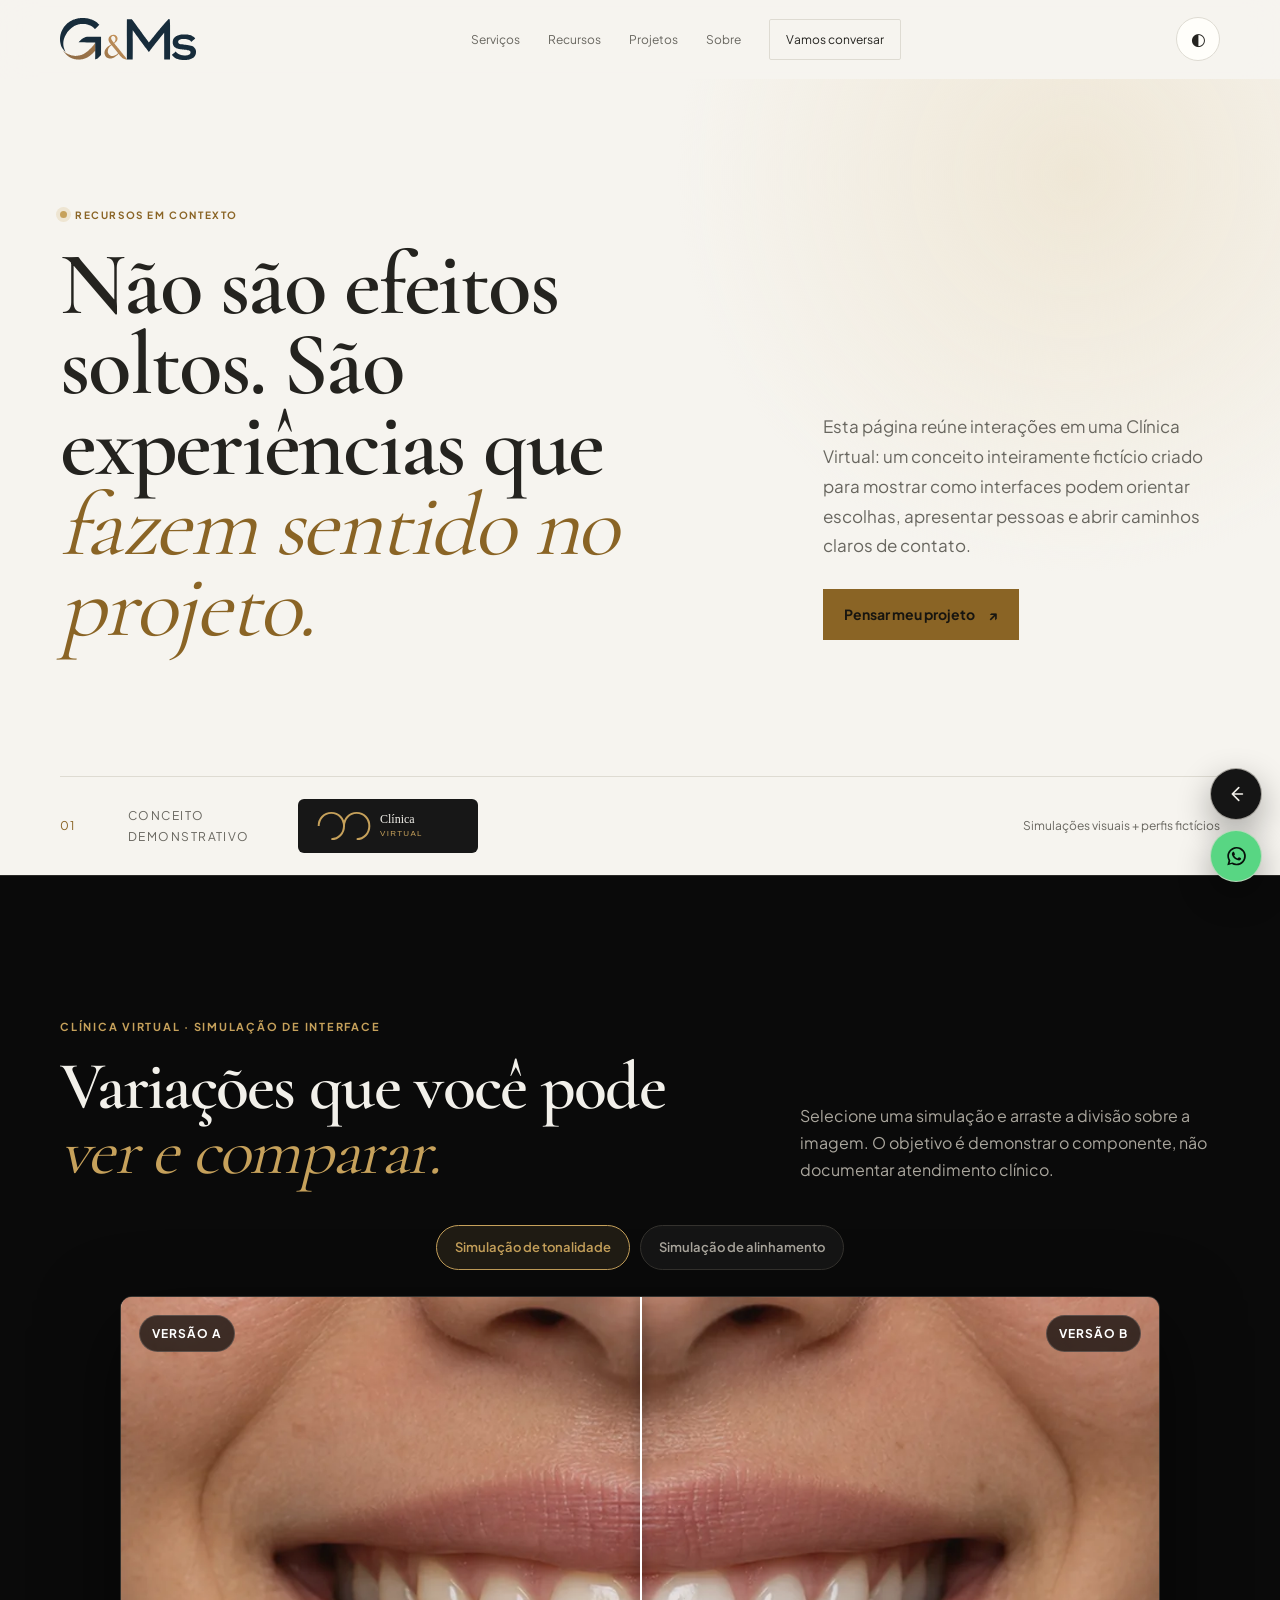
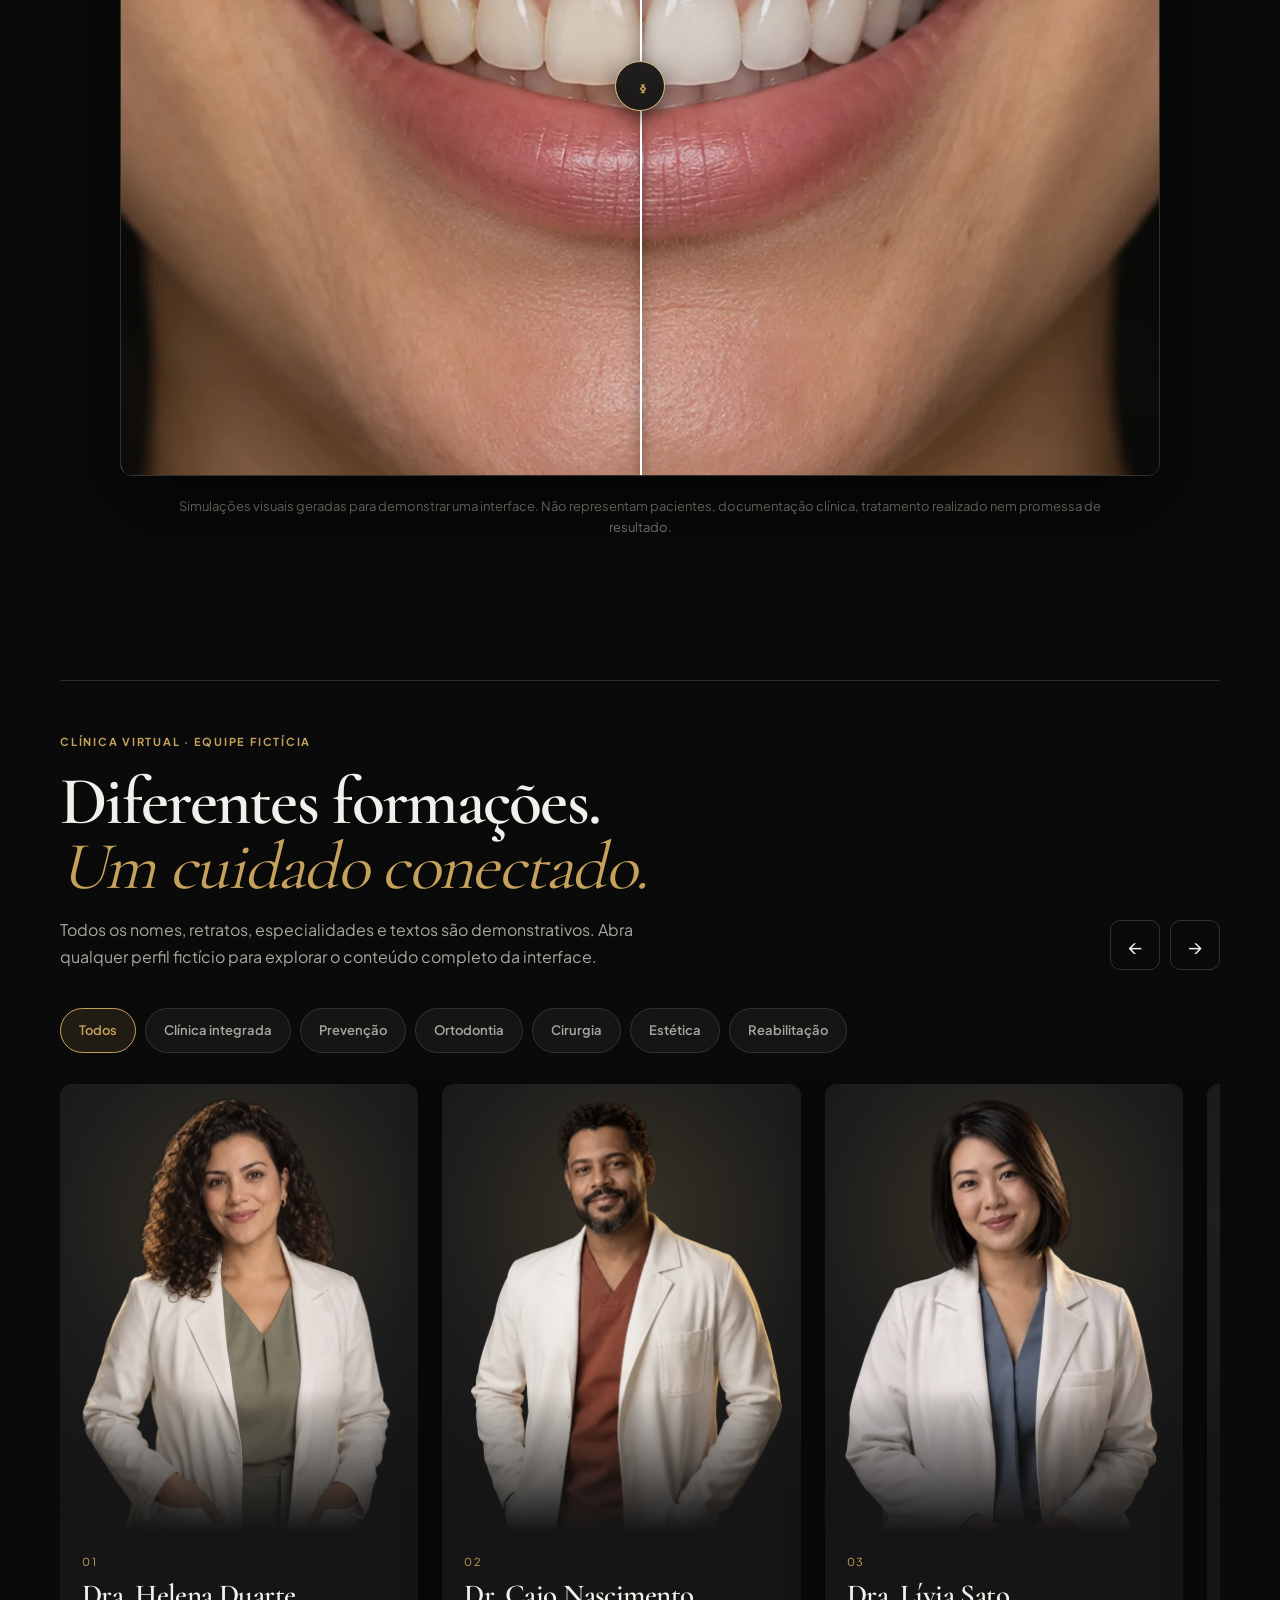
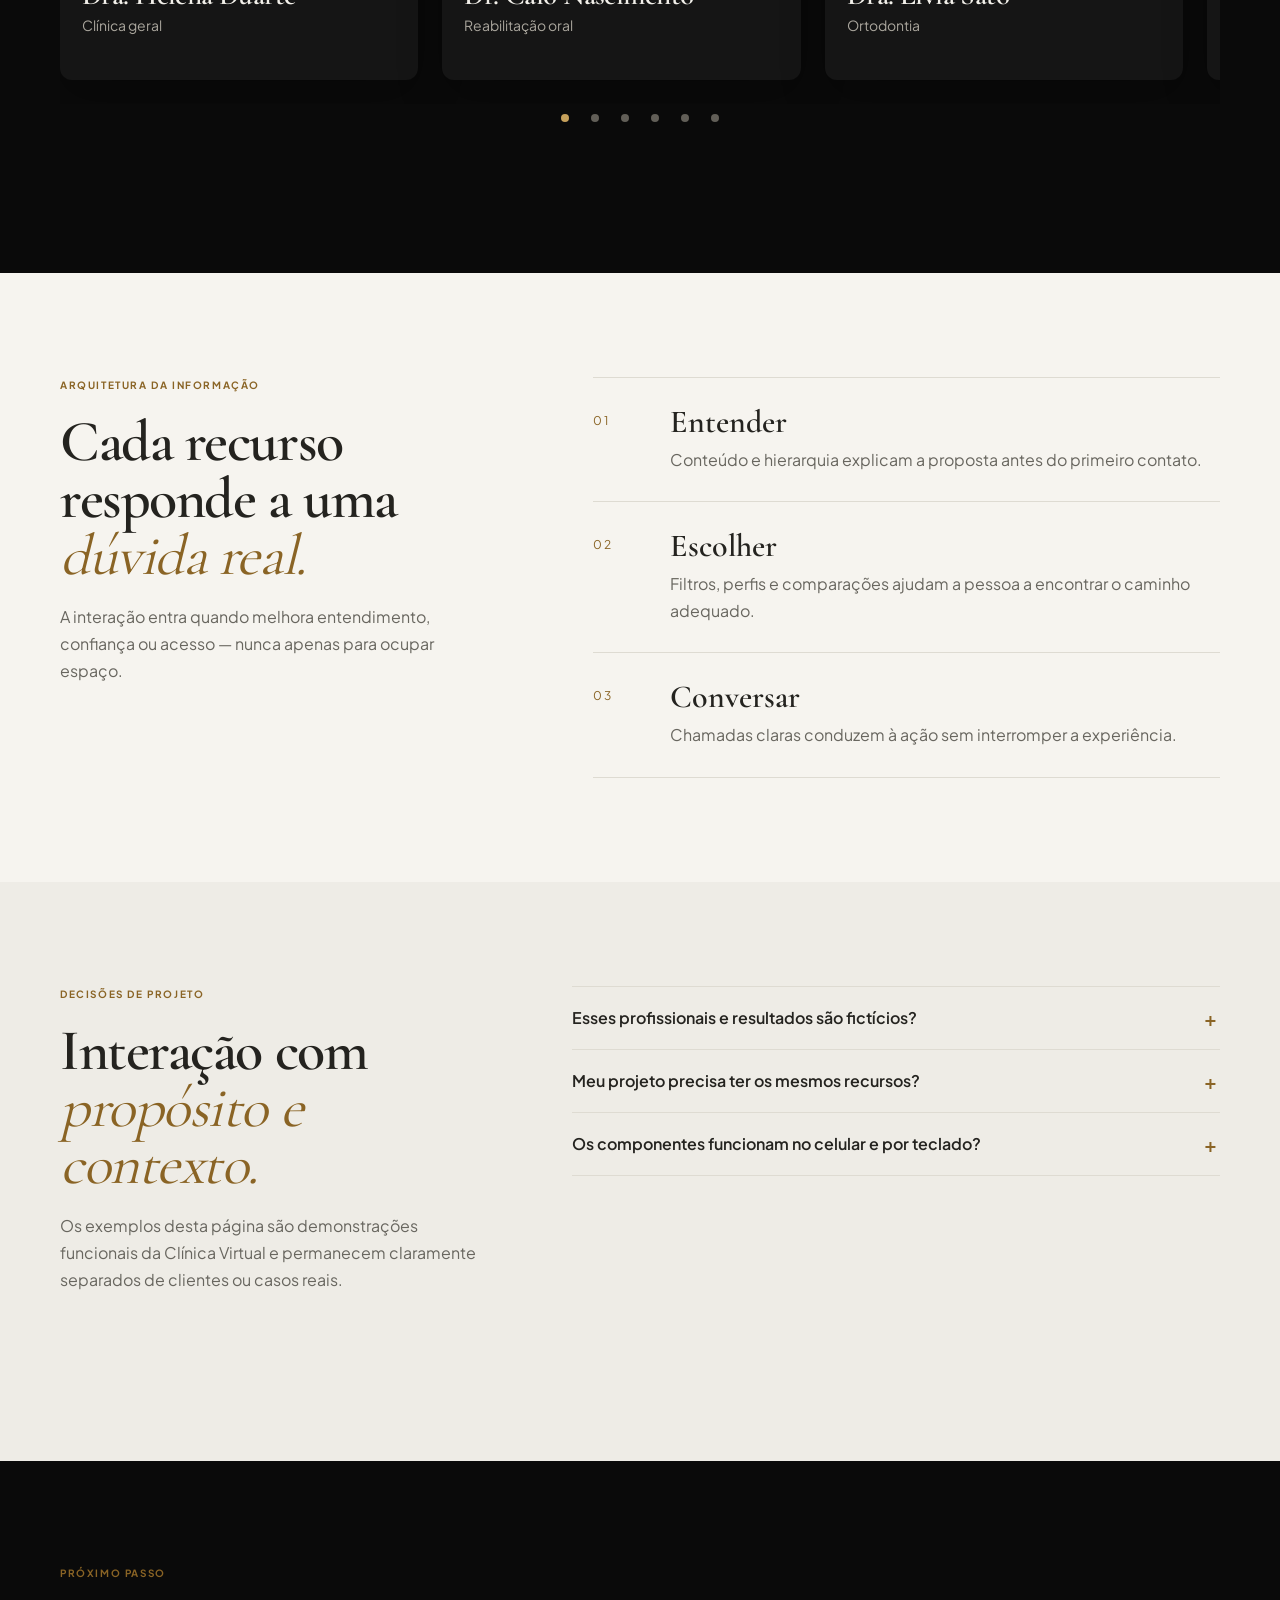
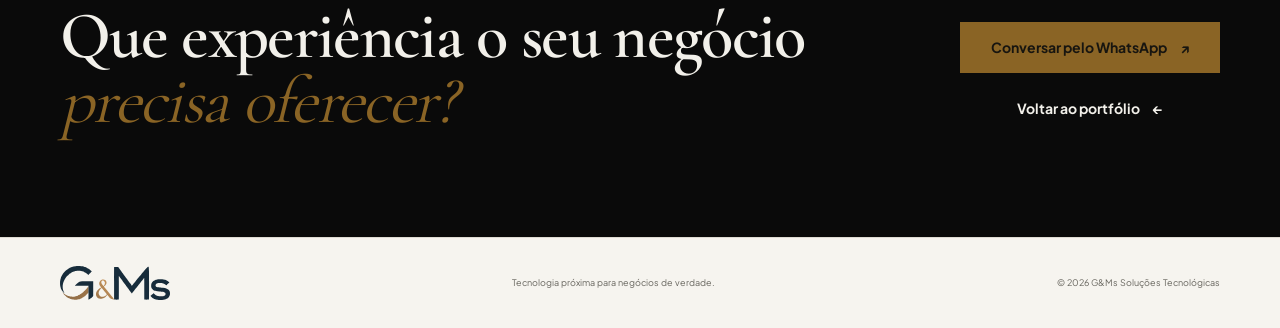
==== commit 87731466: "Revisão dos detalhes - Projeto fechado" ====
--- a/recursos/index.html
+++ b/recursos/index.html
@@ -99,7 +99,10 @@
 
   <footer class="foot"><div class="wrap foot__inner"><a class="brand" href="/"><img src="/assets/logos/gems-wordmark.svg" alt="G&Ms" width="120" height="31"></a><p>Tecnologia próxima para negócios de verdade.</p><span>© 2026 G&amp;Ms Soluções Tecnológicas</span></div></footer>
 
-  <dialog class="rs-profile-dialog" id="professional-dialog" aria-label="Perfil profissional"><div class="rs-profile-dialog__shell"><button class="rs-profile-dialog__close" type="button" data-dialog-close aria-label="Fechar perfil">×</button><div data-dialog-content></div></div></dialog>
+  <div class="floating-actions" aria-label="Atalhos da página"><a class="floating-action floating-action--back" href="/" aria-label="Voltar ao portfólio"><svg aria-hidden="true" viewBox="0 0 24 24" width="22" height="22"><path d="m15 5-7 7 7 7M8 12h11" fill="none" stroke="currentColor" stroke-width="1.8" stroke-linecap="round" stroke-linejoin="round"/></svg></a><a class="floating-action floating-action--whatsapp floating-whatsapp" data-contact="whatsapp" href="https://wa.me/5522999556956" aria-label="Conversar pelo WhatsApp"><svg aria-hidden="true" viewBox="0 0 24 24" width="23" height="23"><path fill="currentColor" d="M12 2a9.6 9.6 0 0 0-8.33 14.38L2.4 21.06l4.79-1.25A9.6 9.6 0 1 0 12 2Zm0 17.45a7.8 7.8 0 0 1-3.98-1.09l-.29-.17-2.84.74.76-2.77-.19-.29A7.84 7.84 0 1 1 12 19.45Zm4.3-5.87c-.24-.12-1.4-.69-1.62-.77-.22-.08-.38-.12-.54.12-.16.24-.61.77-.75.93-.14.16-.28.18-.52.06-.24-.12-1-.37-1.91-1.18a7.16 7.16 0 0 1-1.32-1.64c-.14-.24-.01-.37.1-.49.11-.11.24-.28.36-.42.12-.14.16-.24.24-.4.08-.16.04-.3-.02-.42-.06-.12-.54-1.3-.74-1.78-.2-.47-.4-.41-.54-.42h-.46c-.16 0-.42.06-.63.3-.22.24-.83.81-.83 1.98s.85 2.3.97 2.46c.12.16 1.67 2.55 4.05 3.58.57.24 1.01.39 1.35.5.57.18 1.08.15 1.49.09.45-.07 1.4-.57 1.6-1.13.2-.55.2-1.03.14-1.13-.06-.1-.22-.16-.46-.28Z"/></svg></a></div>
+
+  <dialog class="rs-profile-dialog" id="professional-dialog" aria-label="Perfil profissional"><div class="rs-profile-dialog__shell"><button class="dialog-close rs-profile-dialog__close" type="button" data-dialog-close aria-label="Fechar perfil"><svg aria-hidden="true" viewBox="0 0 24 24" width="20" height="20"><path d="m6 6 12 12M18 6 6 18" fill="none" stroke="currentColor" stroke-width="1.8" stroke-linecap="round"/></svg></button><div data-dialog-content></div></div></dialog>
+  <script src="/assets/js/config.js"></script>
   <script type="module" src="/assets/js/recursos.js"></script>
 </body>
 </html>
--- a/assets/css/recursos.css
+++ b/assets/css/recursos.css
@@ -66,3 +66,12 @@
 @media(max-width:900px){.rs-hero__grid,.rs-project__heading,.rs-team__heading,.rs-clarity__grid{grid-template-columns:1fr}.rs-hero h1{max-width:760px}.rs-hero__intro{max-width:650px}.rs-origin{grid-template-columns:42px 130px 1fr}.rs-origin small{grid-column:3}.rs-project__heading,.rs-team__heading{gap:24px}.rs-carousel-controls{justify-content:flex-start}.rs-clarity .section-heading{position:static}.rs-profile-dialog{width:min(760px,100%)}.rs-profile{grid-template-columns:48% 52%}.rs-cta{align-items:start;flex-direction:column}.rs-cta>div:last-child{min-width:0}}
 @media(max-width:680px){.rs-hero{padding-top:70px}.rs-hero h1{font-size:clamp(48px,14vw,68px)}.rs-hero__grid{gap:30px}.rs-origin{grid-template-columns:34px 1fr;gap:7px 12px;margin-top:66px}.rs-origin strong,.rs-origin small{grid-column:2}.rs-origin strong{margin-top:5px}.rs-origin small{margin-bottom:4px}.rs-project{padding-block:82px}.rs-project__heading h2,.rs-team__heading h2{font-size:clamp(42px,12vw,58px)}.rs-case-tabs{justify-content:flex-start}.rs-case-tabs button{flex:1}.rs-comparison{aspect-ratio:4/3;border-radius:8px}.rs-comparison__label{top:10px;padding:5px 8px;font-size:10px}.rs-comparison__label--before{left:10px}.rs-comparison__label--after{right:10px}.rs-comparison__button{width:44px;height:44px}.rs-disclaimer{text-align:left}.rs-team{padding-bottom:84px}.rs-team-slide{flex-basis:84vw;max-width:330px}.rs-team-filters{flex-wrap:nowrap;margin-right:-18px;padding-right:18px;overflow-x:auto;scrollbar-width:none}.rs-team-filters button{flex:0 0 auto}.rs-carousel__track{gap:16px}.rs-carousel__pagination{display:none}.rs-journey li{grid-template-columns:42px 1fr;gap:10px}.rs-profile-dialog{width:100%;height:100dvh}.rs-profile-dialog__shell{overflow-y:auto}.rs-profile-dialog [data-dialog-content]{height:auto;min-height:100%}.rs-profile{display:flex;min-height:100%;height:auto;flex-direction:column;overflow:visible}.rs-profile__media{height:38vh;min-height:270px;max-height:360px;flex:none}.rs-profile__media::after{background:linear-gradient(0deg,#151515 0%,transparent 55%,#0004 100%)}.rs-profile__body{height:auto;min-height:calc(62vh + 80px);padding:28px 22px 44px;overflow:visible;justify-content:flex-start}.rs-profile__footer{margin-top:28px}.rs-profile-dialog__close{position:fixed;top:14px;right:14px}.rs-cta h2{font-size:42px}}
 @media(prefers-reduced-motion:reduce){.rs-profile-dialog[open]{animation:none}.rs-team-card img{transition:none}.rs-carousel__track{scroll-behavior:auto}}
+
+/* Integração dos retratos recortados e padronização dos controles. */
+.rs-team-card img{object-fit:cover;object-position:center top}
+.rs-team-card__view{border-radius:50%;font-size:0}
+.rs-team-card__view svg{display:block}
+.rs-profile-dialog__close{width:42px;height:42px;padding:0;border-radius:50%;font-size:0;line-height:1}
+.rs-profile-dialog__close svg{display:block}
+.rs-profile__media img{object-fit:cover;object-position:center top}
+@media(max-width:680px){.rs-profile-dialog__close{width:38px;height:38px}}
